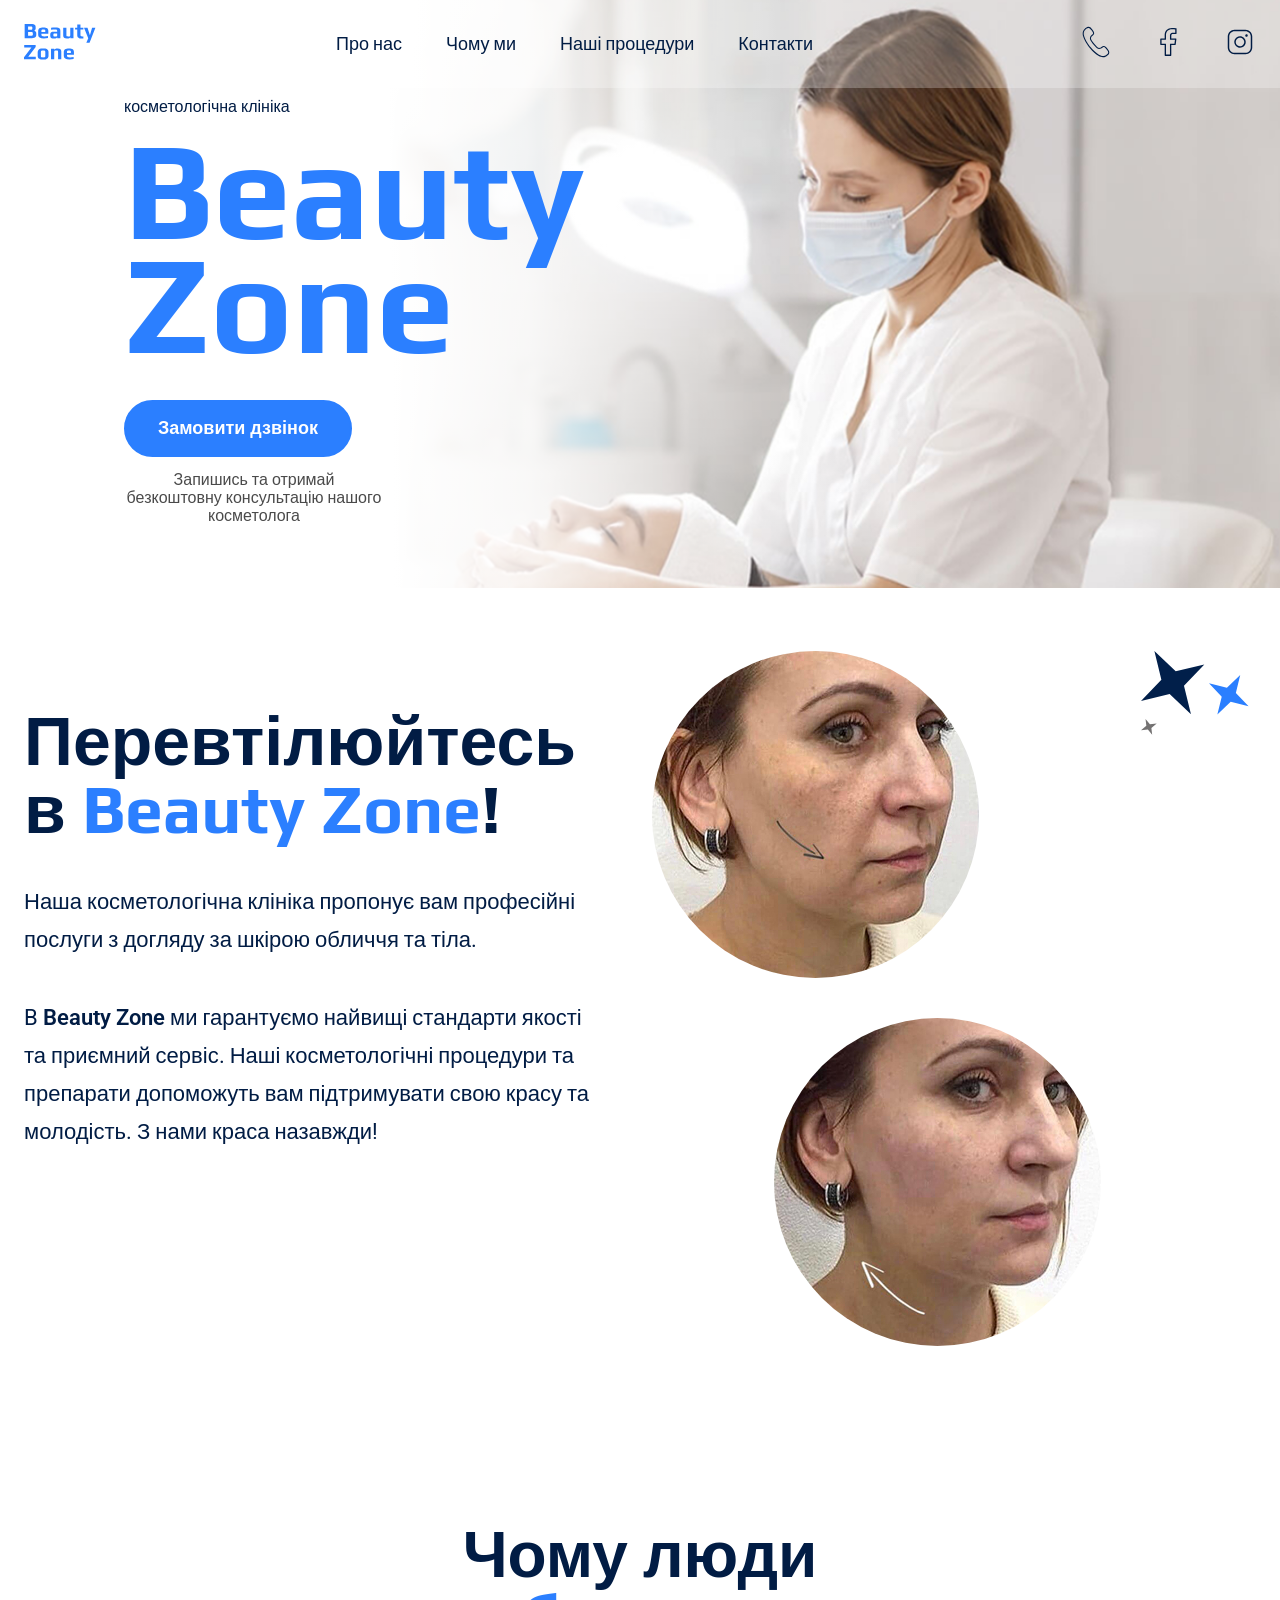
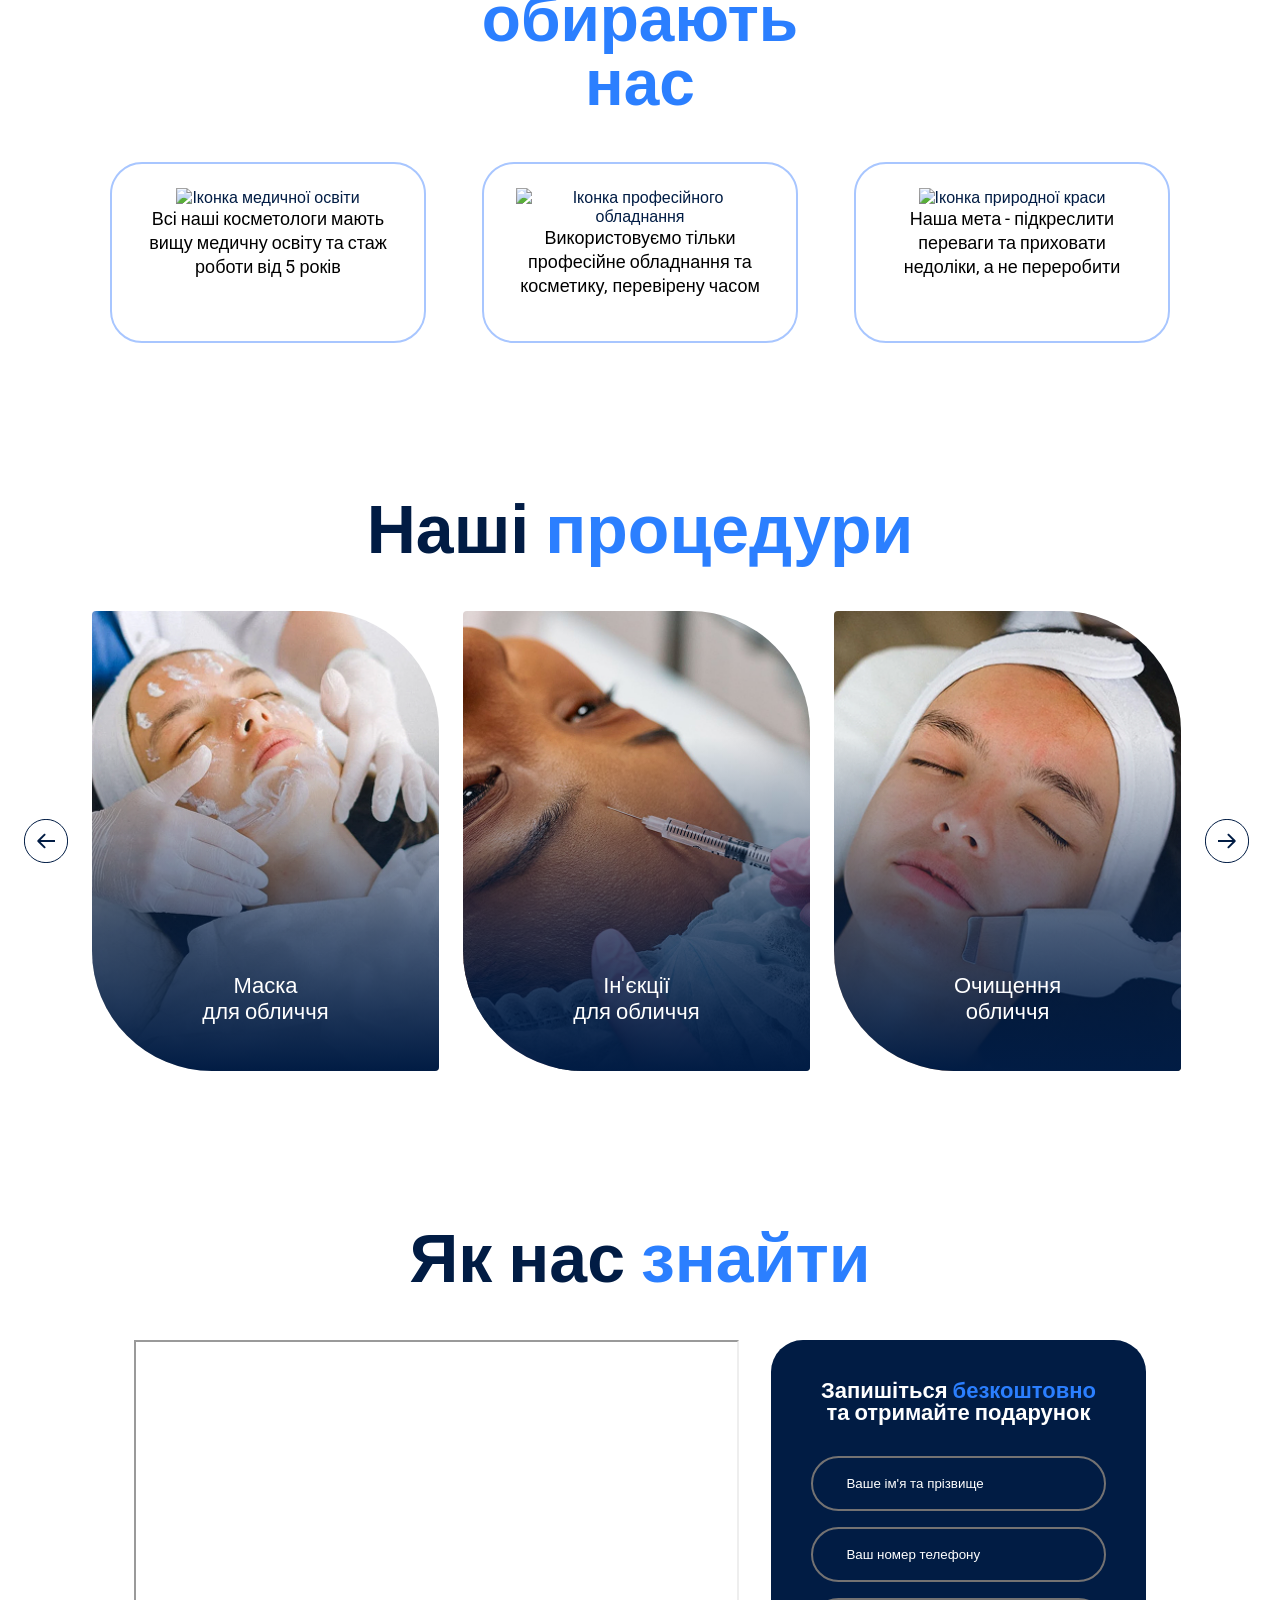
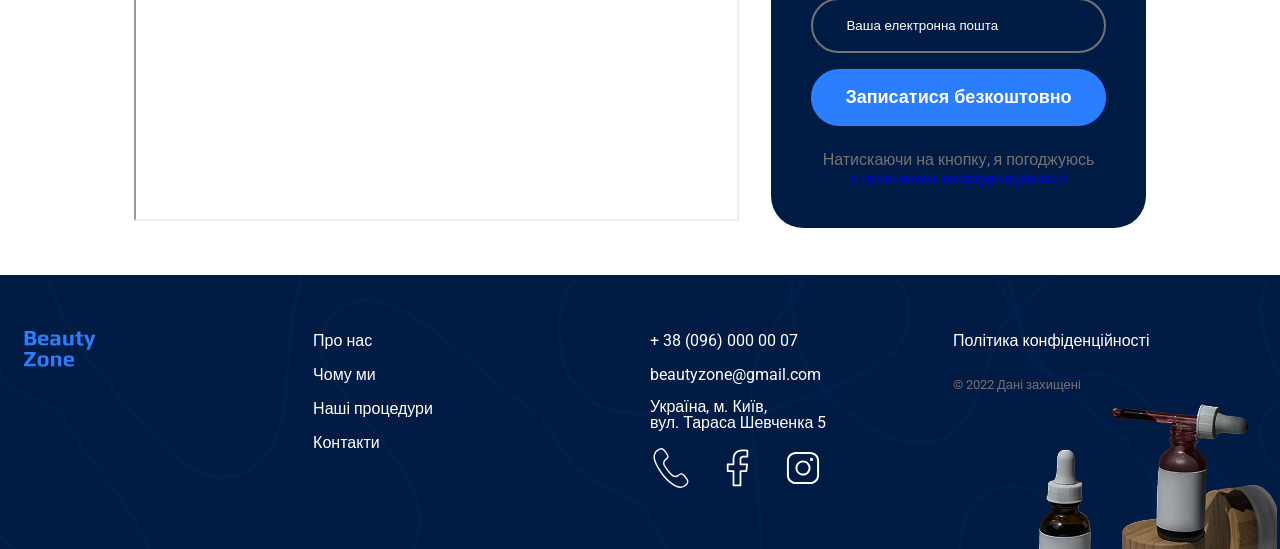
==== index.html @ 5dbeebc7 "Fixed the contact form" ====
<!doctype html>
<html lang="uk">
  <head>
    <meta charset="UTF-8" />
    <meta name="viewport" content="width=device-width, initial-scale=1.0" />
    <title>Beauty Zone</title>
    <link rel="stylesheet" href="./css/style.css" />
  </head>
  <body>
    <header class="header-section">
      <div class="conteiner">
        <div class="header-container">
          <nav class="header-nav">
            <a href="#">
              <img src="./image/logo.svg" alt="Beauty Zone Logo"
            /></a>
            <ul class="header-menu">
              <li>
                <a class="link" href="#about">Про нас</a>
              </li>
              <li><a class="link" href="#why-us">Чому ми</a></li>
              <li><a class="link" href="#services">Наші процедури</a></li>
              <li><a class="link" href="#contact">Контакти</a></li>
            </ul>
          </nav>
          <ul class="header-social">
            <li>
              <a href="tel:+380960000007">
                <svg class="header-icon" width="32" height="32">
                  <use href="./image/icons.svg#telephone"></use>
                </svg>
              </a>
            </li>
            <li>
              <a href="#">
                <svg class="header-icon" width="32" height="32">
                  <use href="./image/icons.svg#facebook"></use>
                </svg>
              </a>
            </li>
            <li>
              <a href="#">
                <svg class="header-icon" width="32" height="32">
                  <use href="./image/icons.svg#instagram"></use>
                </svg>
              </a>
            </li>
          </ul>
        </div>
      </div>
    </header>
    <main>
      <section class="hero-section">
        <div class="conteiner">
          <div class="hero-conteiner">
            <div class="hero-text-conteiner">
              <p class="hero-description">косметологічна клініка</p>
              <h1 class="hero-title">Beauty<br />Zone</h1>
              <button class="button modal-btn-open" type="button">
                Замовити дзвінок
              </button>
              <p class="hero-subtitle">
                Запишись та отримай безкоштовну консультацію нашого косметолога
              </p>
            </div>
          </div>
        </div>
      </section>
      <section class="about-section" id="about">
        <div class="conteiner">
          <div class="about-conteiner">
            <div class="about-text-conteiner">
              <h2 class="about-title">
                Перевтілюйтесь<br />в <span>Beauty Zone</span>!
              </h2>
              <p class="about-description">
                Наша косметологічна клініка пропонує вам професійні послуги з
                догляду за шкірою обличчя та тіла.
              </p>
              <p class="about-text limited">
                B <strong>Beauty Zone</strong> ми гарантуємо найвищі стандарти
                якості та приємний сервіс. Наші косметологічні процедури та
                препарати допоможуть вам підтримувати свою красу та молодість. З
                нами краса назавжди!
              </p>
            </div>
            <div class="about-image">
              <img src="./image/Mask-before.jpg" />
              <img src="./image/Mask-after.jpg" />
            </div>
            <div class="star-icon">
              <svg width="64" height="64">
                <use class="icon-1" href="./image/symbol-defs.svg#Star-1"></use>
              </svg>
              <svg width="40" height="40">
                <use href="./image/symbol-defs.svg#Star-2"></use>
              </svg>
              <svg width="16" height="16">
                <use href="./image/symbol-defs.svg#Star-3"></use>
              </svg>
            </div>
          </div>
        </div>
      </section>
      <section class="why-us-section" id="why-us">
        <div class="conteiner">
          <h2 class="why-us-title">Чому люди <span>обирають нас</span></h2>
          <div class="why-us-image">
            <article class="why-us-article">
              <img src="./image/icon-1.svg" alt="Іконка медичної освіти" />
              <p class="why-us-text">
                Всі наші косметологи мають вищу медичну освіту та стаж роботи
                від 5 років
              </p>
            </article>
            <article class="why-us-article">
              <img
                src="./image/icon-2.svg"
                alt="Іконка професійного обладнання"
              />
              <p class="why-us-text">
                Використовуємо тільки професійне обладнання та косметику,
                перевірену часом
              </p>
            </article>
            <article class="why-us-article">
              <img src="./image/icon-3.svg" alt="Іконка природної краси" />
              <p class="why-us-text">
                Наша мета - підкреслити переваги та приховати недоліки, а не
                переробити
              </p>
            </article>
          </div>
        </div>
      </section>
      <section class="services-section" id="services">
        <div class="conteiner">
          <h2 class="services-title">Наші <span>процедури</span></h2>
          <div class="service-slider">
            <button class="arrow" type="button">
              <svg class="arrow-icon" width="44" height="44">
                <use href="image/icons.svg#Arrow2"></use>
              </svg>
            </button>
            <ul class="service-list">
              <li>
                <article class="servise-card">
                  <img
                    class="servise-photo"
                    src="./image/Facial-Masks.jpg"
                    alt="Маска для обличчя"
                  />
                  <h3 class="service-description">
                    Маска<br />
                    для обличчя
                  </h3>
                </article>
              </li>
              <li>
                <article class="servise-card">
                  <img
                    class="servise-photo"
                    src="./image/Facial-Injections.jpg"
                    alt="Ін'єкції для обличчя"
                  />
                  <h3 class="service-description">
                    Ін'єкції<br />
                    для обличчя
                  </h3>
                </article>
              </li>
              <li>
                <article class="servise-card">
                  <img
                    class="servise-photo"
                    src="./image/Facial-Cleansing.jpg"
                    alt="Очищення обличчя"
                  />
                  <h3 class="service-description">
                    Очищення<br />
                    обличчя
                  </h3>
                </article>
              </li>
            </ul>
            <button class="arrow next" type="button">
              <svg class="arrow-icon" width="44" height="44">
                <use href="./image/icons.svg#Arrow2"></use>
              </svg>
            </button>
          </div>
        </div>
      </section>
      <section class="contact-section" id="contact">
        <div class="conteiner">
          <h2 class="contact-title">Як нас <span>знайти</span></h2>
          <div class="contact-conteiner">
            <iframe
              src="https://www.google.com/maps/embed?pb=!1m18!1m12!1m3!1d5081.880125837256!2d30.51555397643694!3d50.442217071590605!2m3!1f0!2f0!3f0!3m2!1i1024!2i768!4f13.1!3m3!1m2!1s0x40d4cef8b5f6338d%3A0x25c7f06ad686451c!2z0LHRg9C7LiDQotCw0YDQsNGB0LAg0KjQtdCy0YfQtdC90LrQviwgNSwg0JrQuNC10LIsINCj0LrRgNCw0LjQvdCwLCAwMjAwMA!5e0!3m2!1sru!2sde!4v1784126427452!5m2!1sru!2sde"
              width="605"
              height="481"
              allowfullscreen=""
              loading="lazy"
              referrerpolicy="strict-origin-when-cross-origin"
              title="Карта розташування Beauty Zone"
            ></iframe>
            <div class="form-conteiner">
              <form class="form-section">
                <p class="form-title">
                  Запишіться <span>безкоштовно</span><br />
                  та отримайте подарунок
                </p>
                <div class="form-fieldd">
                  <label class="form-laben visually-hidden" for="name"
                    >Ваше ім'я та прізвище</label
                  >
                  <input
                    class="form-input"
                    type="text"
                    id="name"
                    name="name"
                    placeholder="Ваше ім'я та прізвище"
                    required
                  />
                </div>
                <div class="form-fieldd">
                  <label class="form-laben visually-hidden" for="tel"
                    >Ваш номер телефону</label
                  >
                  <input
                    class="form-input"
                    type="tel"
                    id="tel"
                    name="tel"
                    placeholder="Ваш номер телефону"
                    required
                  />
                </div>
                <div class="form-fieldd">
                  <label class="form-laben visually-hidden" for="email"
                    >Ваша електронна пошта</label
                  >
                  <input
                    class="form-input"
                    type="email"
                    id="email"
                    name="email"
                    placeholder="Ваша електронна пошта"
                    required
                  />
                </div>
                <button class="button-two" type="submit">
                  Записатися безкоштовно
                </button>
                <p class="content-text">
                  Натискаючи на кнопку, я погоджуюсь
                  <a href="#" class="consent-link"
                    >з політикою конфіденційності</a
                  >
                </p>
              </form>
            </div>
          </div>
        </div>
      </section>
    </main>
    <footer class="footer-section">
      <div class="conteiner">
        <div class="footer-conteiner">
          <nav class="footer-nav">
            <div class="footer-logo">
              <a href="#">
                <img src="./image/logo.svg" alt="Beauty Zone Logo" />
              </a>
            </div>
            <ul class="footer-menu">
              <li>
                <a class="link-footer" href="#about">Про нас</a>
              </li>
              <li><a class="link-footer" href="#why-us">Чому ми</a></li>
              <li>
                <a class="link-footer" href="#services">Наші процедури</a>
              </li>
              <li><a class="link-footer" href="#contact">Контакти</a></li>
            </ul>
          </nav>
          <address class="footer-address">
            <div class="footer-contacts">
              <ul class="footer-address-list">
                <li>
                  <a class="link-footer" href="tel:+380960000007"
                    >+ 38 (096) 000 00 07</a
                  >
                </li>
                <li>
                  <a class="link-footer" href="mailto:beautyzone@gmail.com"
                    >beautyzone@gmail.com</a
                  >
                </li>
                <li>
                  <a
                    class="link-footer"
                    href="https://maps.app.goo.gl/HnCB11w3N8Eyhjzk7"
                    target="_blank"
                    rel="noopener noreferrer"
                    >Україна, м. Київ,<br />
                    вул. Тараса Шевченка 5</a
                  >
                </li>
              </ul>
              <div class="footer-socials">
                <a href="tel:+380960000007">
                  <svg class="footer-icon" width="42" height="42">
                    <use href="./image/icons.svg#telephone"></use>
                  </svg>
                </a>
                <a href="#">
                  <svg class="footer-icon" width="42" height="42">
                    <use href="./image/icons.svg#facebook"></use>
                  </svg>
                </a>
                <a href="#">
                  <svg class="footer-icon" width="42" height="42">
                    <use href="./image/icons.svg#instagram"></use>
                  </svg>
                </a>
              </div>
            </div>
            <div class="footer-address-info">
              <a class="link-footer" href="#">Політика конфіденційності</a>
              <p class="footer-copyright">&copy; 2022 Дані захищені</p>
            </div>
          </address>
        </div>
      </div>
    </footer>

    <div class="backdrop is-hidden">
      <div class="modal">
        <button class="modal-btn-close" type="button">Close</button>
        <form class="text-modal" autocomplete="off">
          <h4 class="hero-modal">Замовити дзвінок</h4>
          <p class="form-title">
            Запишіться <span>безкоштовно<br /></span> та отримайте подарунок
          </p>
          <div class="form-field">
            <label class="form-laben visually-hidden" for="name"
              >Ваше ім'я та прізвище</label
            >
            <input
              class="form-input"
              type="text"
              id="name"
              name="name"
              placeholder="Ваше ім'я та прізвище"
              pattern="^[А-ЯІЇЄа-яіїєA-Za-z]+\s+[А-ЯІЇЄа-яіїєA-Za-z]+$"
              title="Введіть ім'я та прізвище через пробіл (два слова)"
              required
            />
          </div>
          <div class="form-field">
            <label class="form-laben visually-hidden" for="tel"
              >Ваш номер телефону</label
            >
            <input
              class="form-input"
              type="tel"
              id="tel"
              name="tel"
              placeholder="Ваш номер телефону"
              pattern="^\+380\d{9}$"
              title="Формат: +380 та 9 цифр, наприклад +380971234567"
              required
            />
          </div>
          <div class="form-field">
            <label class="form-laben visually-hidden" for="email"
              >Ваша електронна пошта</label
            >
            <input
              class="form-input"
              type="email"
              id="email"
              name="email"
              placeholder="Ваша електронна пошта"
              required
            />
          </div>
          <button class="button-two" type="submit">
            Записатися безкоштовно
          </button>
          <p class="content-text">
            Натискаючи на кнопку, я погоджуюсь
            <a href="#" class="consent-link">з політикою конфіденційності</a>
          </p>
        </form>
      </div>
    </div>

    <script src="./js/modal.js"></script>
  </body>
</html>
---- css/style.css ----
@font-face {
  font-display: swap;
  font-family: 'Play';
  font-style: normal;
  font-weight: 400;
  src: url('../fonts/play-v21-latin-regular.woff2') format('woff2');
}

@font-face {
  font-display: swap;
  font-family: 'Play';
  font-style: normal;
  font-weight: 700;
  src: url('../fonts/play-v21-latin-700.woff2') format('woff2');
}

@font-face {
  font-display: swap;
  font-family: 'Roboto';
  font-style: normal;
  font-weight: 400;
  src: url('../fonts/roboto-v51-latin-regular.woff2') format('woff2');
}

@font-face {
  font-display: swap;
  font-family: 'Roboto';
  font-style: normal;
  font-weight: 600;
  src: url('../fonts/roboto-v51-latin-600.woff2') format('woff2');
}

@font-face {
  font-display: swap;
  font-family: 'Roboto';
  font-style: normal;
  font-weight: 700;
  src: url('../fonts/roboto-v51-latin-700.woff2') format('woff2');
}

:root {
  --color-brand: #2b7fff;
  --color-primary-dark: #011c44;
  --color-primary-light: #ffffff;
  --color-secondary-dark: #000000;
  --color-secondary-neutral: #747272;
}

/* Base */
*,
*::before,
*::after {
  box-sizing: border-box;
}
body {
  color: var(--color-primary-dark);
  font-family: 'Roboto', sans-serif;
  font-weight: 400;
  margin: 0px;
}

a {
  display: inline-block;
}

ul {
  margin: 0;
  padding: 0;
  list-style-type: none;
}

.conteiner {
  width: 100%;
  max-width: 1288px;
  margin: 0 auto;
  padding: 0 24px;
}

.visually-hidden {
  position: absolute;
  width: 1px;
  height: 1px;
  margin: -1px;
  border: 0;
  padding: 0;
  white-space: nowrap;
  clip-path: inset(100%);
  clip: rect(0 0 0 0);
  overflow: hidden;
}
/* Button */
.button {
  color: var(--color-primary-light);
  margin-bottom: 14px;
  padding: 16px 32px;
  font-weight: 600;
  font-size: 18px;
  background-color: var(--color-brand);
  border: 2px solid var(--color-brand);
  cursor: pointer;
  border-radius: 32px;
}

.button:hover {
  color: var(--color-secondary-dark);
  background-color: transparent;
  border: 2px solid var(--color-brand);
}

.arrow {
  width: 44px;
  height: 44px;
  border-radius: 50%;
  background: transparent;
  border: none;
  padding: 0;
  cursor: pointer;
}

.arrow-icon {
  --color0: var(--color-primary-light); /* фон кола — білий */
  --color1: var(--color-primary-dark); /* обводка + стрілка — темні */
}

.arrow:hover .arrow-icon {
  --color0: var(--color-brand); /* фон кола стає синім */
  --color1: var(--color-primary-light); /* стрілка стає білою */
}

.arrow.next {
  transform: rotate(180deg);
}

/*link*/

.link {
  color: var(--color-primary-dark);
  text-decoration: none;
  font-size: 18px;
  line-height: 100%;
  transition: color 0.3s;
}

.link:hover {
  color: var(--color-brand);
  font-weight: 700;
}
/* Header */

.header-section {
  top: 0;
  left: 0;
  width: 100%;
  position: absolute;
  background: rgba(255, 255, 255, 0.25);
}

.header-container {
  display: flex;
  align-items: center;
  justify-content: space-between;
  padding: 24px 0;
}

.header-nav {
  color: var(--color-primary-dark);
  display: flex;
  align-items: center;
  gap: 240px;
}

.header-menu {
  display: flex;
  gap: 44px;
}

.header-social {
  display: flex;
  align-items: center;
  gap: 40px;
}

.header-icon {
  --color0: var(--color-primary-dark);
}

/* Hero */

.hero-section {
  padding: 65px 0 63px 0;
  background-image:
    linear-gradient(
      89.38deg,
      #ffffff 30.62%,
      rgba(255, 255, 255, 0.850898) 41.31%,
      rgba(255, 255, 255, 0.193204) 58.65%,
      rgba(255, 255, 255, 0) 72.78%
    ),
    url('../image/Facial-Massage.jpg');
  background-repeat: no-repeat;
  background-position: center top;
  background-size: cover;
}

.hero-conteiner {
  display: flex;
}
.hero-text-conteiner {
  margin-left: 100px;
  display: inline-block;
}

.hero-description {
  padding-top: 16px;
  color: var(--color-primary-dark);
}

.hero-title {
  color: var(--color-brand);
  margin-top: 0;
  margin-bottom: 40px;
  font-family: 'Play';
  font-weight: 700;
  font-size: 140px;
  line-height: 114px;
}

.hero-subtitle {
  margin: 0px;
  max-width: 260px;
  text-align: center;
  color: #4a4a4a;
  line-height: 18px;
}

/* About */

.about-section {
  padding: 63px 0 88px 0;
}

.about-conteiner {
  display: flex;
  justify-content: space-between;
  gap: 40px;
}

.about-text-conteiner {
  max-width: 709px;
}

.about-title {
  margin-bottom: 40px;
  color: var(--color-primary-dark);
  font-family: 'Play', sans-serif;
  font-weight: 700;
  font-size: 68px;
  line-height: 100%;
}

.about-title span {
  color: var(--color-brand);
}

.about-description {
  max-width: 653px;
  margin-bottom: 40px;
  color: var(--color-primary-dark);
  font-size: 22px;
  line-height: 38px;
}

.about-text {
  color: var(--color-primary-dark);
  font-size: 22px;
  line-height: 38px;
}

.about-text.limited {
  max-width: 567px;
}

.about-text strong {
  font-weight: 600;
  font-size: 22px;
  line-height: 38px;
}

.about-image {
  position: relative;
  width: 499px;
  height: 695px;
}

.about-image img {
  border-radius: 50%;
  object-fit: cover;
}

.about-image img:first-child {
  position: absolute;
}

.about-image img:last-child {
  position: absolute;
  bottom: 0;
  right: 0;
}

/* Why Us */

.why-us-section {
  padding: 88px 0 48px 0;
}

.why-us-title {
  max-width: 441px;
  margin: 0 auto;
  color: var(--color-primary-dark);
  text-align: center;
  margin-bottom: 48px;
  font-family: 'Play', sans-serif;
  font-weight: 700;
  font-size: 64px;
  line-height: 100%;
}

.why-us-title span {
  color: var(--color-brand);
}

.why-us-image {
  display: flex;
  justify-content: center;
  gap: 56px;
}

.why-us-article {
  width: 316px;
  height: 181px;
  padding: 24px 32px;
  border: 2px solid #a8c6ff;
  border-radius: 32px;
  text-align: center;
}

.why-us-text {
  color: var(--color-secondary-dark);
  font-size: 18px;
  line-height: 24px;
  margin: 0;
}

/* Services */

.services-section {
  padding: 48px 0 48px 0;
}

.services-title {
  color: var(--color-primary-dark);
  margin-bottom: 48px;
  font-family: 'Play', sans-serif;
  text-align: center;
  font-weight: 700;
  font-size: 68px;
  line-height: 100%;
}

.services-title span {
  color: var(--color-brand);
  font-size: 68px;
  line-height: 100%;
}

.service-slider {
  display: flex;
  align-items: center;
  gap: 24px;
}

.service-list {
  display: flex;
  gap: 24px;
}

.servise-card {
  position: relative;
  border-radius: 4px 120px 4px 120px;
  overflow: hidden;
  transition: 0.3s;
}

.servise-card:hover {
  transform: scale(1.05);
}

.servise-photo {
  width: 100%;
  height: 460px;
  object-fit: cover;
  display: block;
}

.service-description {
  position: absolute;
  bottom: 24px;
  left: 0;
  right: 0;
  text-align: center;
  color: var(--color-primary-light);
  font-family: 'Roboto', sans-serif;
  font-weight: 400;
  font-size: 22px;
  line-height: 26px;
  letter-spacing: 0;
  z-index: 1;
}

.servise-card::after {
  content: '';
  position: absolute;
  bottom: 0;
  left: 0;
  right: 0;
  height: 100%;
  background: linear-gradient(
    to top,
    rgba(1, 28, 68, 1) 0%,
    rgba(1, 28, 68, 0.7) 30%,
    rgba(1, 28, 68, 0) 72.58%
  );
}

/* Contact */

.contact-section {
  padding: 48px 0 47.5px 0;
}

.contact-title {
  color: var(--color-primary-dark);
  margin-bottom: 48px;
  font-family: 'Play', sans-serif;
  text-align: center;
  font-weight: 700;
  font-size: 68px;
  line-height: 100%;
}

.contact-title span {
  color: var(--color-brand);
}

.contact-conteiner {
  display: flex;
  gap: 32px;
  justify-content: center;
}

.form-conteiner {
  background-color: var(--color-primary-dark);
  border-radius: 32px;
  padding: 40px;
  max-width: 423px;
}

.form-section {
  display: flex;
  flex-direction: column;
  gap: 16px;
}

.form-title {
  color: var(--color-primary-light);
  font-family: 'Roboto' 'Sans-serif';
  text-align: center;
  margin-bottom: 32px;
  font-weight: 600;
  font-size: 22px;
  line-height: 100%;
}

.form-section p span {
  color: var(--color-brand);
}

.form-section label {
  color: var(--color-primary-light);
  font-size: 13px;
  line-height: 100%;
}

.form-label {
  background-color: transparent;
  font-size: 13px;
  line-height: 100%;
  border: 2px solid #747272;
  cursor: pointer;
  border-radius: 32px;
}

.form-label:hover {
  background-color: transparent;
  border: 2px solid var(--color-secondary-neutral);
}

.button-two {
  color: var(--color-primary-light);
  margin-bottom: 8px;
  padding: 16px 32px;
  font-weight: 600;
  font-size: 18px;
  background-color: var(--color-brand);
  border: 2px solid var(--color-brand);
  cursor: pointer;
  border-radius: 32px;
}

.content-text {
  width: 272px;
  color: var(--color-secondary-neutral);
  text-align: center;
  margin: 0 auto;
}
/* Footer */

.footer-section {
  padding: 56px 0;
  position: relative;
  background-image: url('../image/footer-background.png');
  background-color: var(--color-primary-dark);
  background-repeat: no-repeat;
  background-position: center;
  background-size: cover;
}

.footer-conteiner {
  display: flex;
  gap: 20px;
}

.footer-nav,
.footer-address {
  display: flex;
  flex-basis: 50%;
  font-style: normal;
  gap: 20px;
}

.footer-logo,
.footer-menu {
  flex-grow: 1;
}

.footer-address-info,
.footer-contacts {
  flex-grow: 1;
}

.link-footer {
  color: var(--color-primary-light);
  text-decoration: none;
  font-size: 16px;
  line-height: 100%;
  margin-bottom: 16px;
}

.footer-address-list {
  display: flex;
  flex-direction: column;
}

.footer-socials {
  display: flex;
  gap: 24px;
}

.footer-copyright {
  color: var(--color-secondary-neutral);
  font-size: 13px;
  line-height: 100%;
}

.footer-section::after {
  position: absolute;
  width: 250px;
  height: 150px;
  right: 0;
  bottom: 0;
  background-image: url('../image/decor-flacon.png');
  background-repeat: no-repeat;
  content: '';
}

/*Modal*/

.backdrop {
  position: fixed;
  top: 0;
  left: 0;
  right: 0;
  bottom: 0;
  display: flex;
  align-items: center;
  justify-content: center;
  background-color: rgba(0, 0, 0, 0.5);
  padding: 10px 0;
  transition:
    opacity 0.3s,
    visibility 0.3s;
}

.backdrop.is-hidden {
  opacity: 0;
  visibility: hidden;
  pointer-events: none;
}

.modal {
  position: relative;
  width: 100%;
  max-width: 723px;
  height: 100%;
  max-height: 681px;
  background-color: var(--color-primary-dark);
  border-radius: 48px;
  padding: 42px 144px;
  overflow-y: auto;
}

.modal-btn-close {
  position: absolute;
  top: 42px;
  right: 42px;
}

.text-modal {
  display: flex;
  flex-direction: column;
  align-items: center;
  text-align: center;
  width: 435px;
  margin: 0px auto;
}
.hero-modal {
  color: var(--color-primary-light);
  font-family: 'Play' 'Sans-serif';
  font-weight: 700;
  font-size: 64px;
  line-height: 100%;
  margin: 0px;
  margin-bottom: 40px;
}

.form-title {
  font-family: 'Roboto' 'Sans-serif';
  font-weight: 600;
  font-size: 22px;
  line-height: 100%;
  margin-bottom: 16px;
  margin-top: 0;
}

.form-title span {
  color: var(--color-brand);
}

.form-field {
  color: var(--color-primary-light);
  margin-bottom: 24px;
}

.form-laben {
  display: block;
}

.form-input {
  border-radius: 32px;
  border: 2px solid var(--color-secondary-neutral);
  background-color: transparent;
  padding: 18px 33px;
  width: 100%;
}

.form-input:focus {
  background-color: var(--color-secondary-neutral);
  outline: none;
}

.form-input::placeholder {
  color: var(--color-primary-light);
}
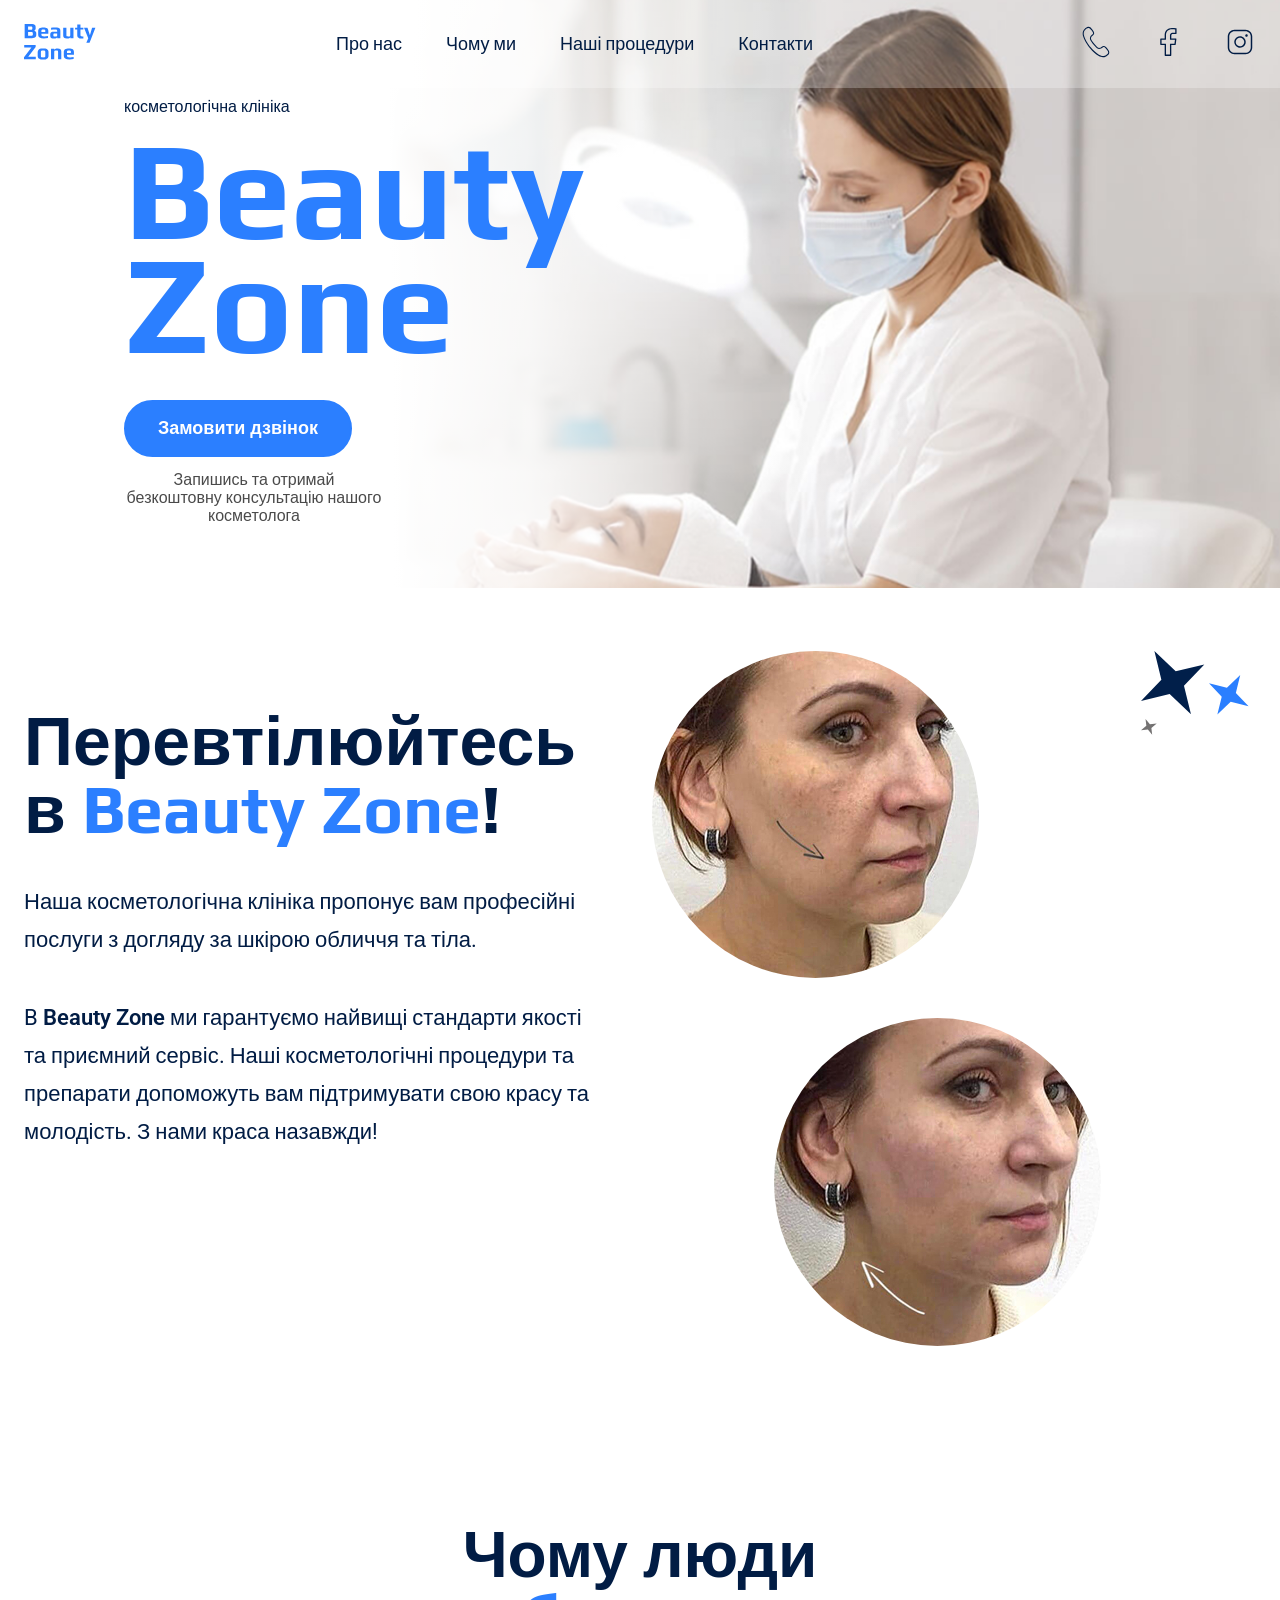
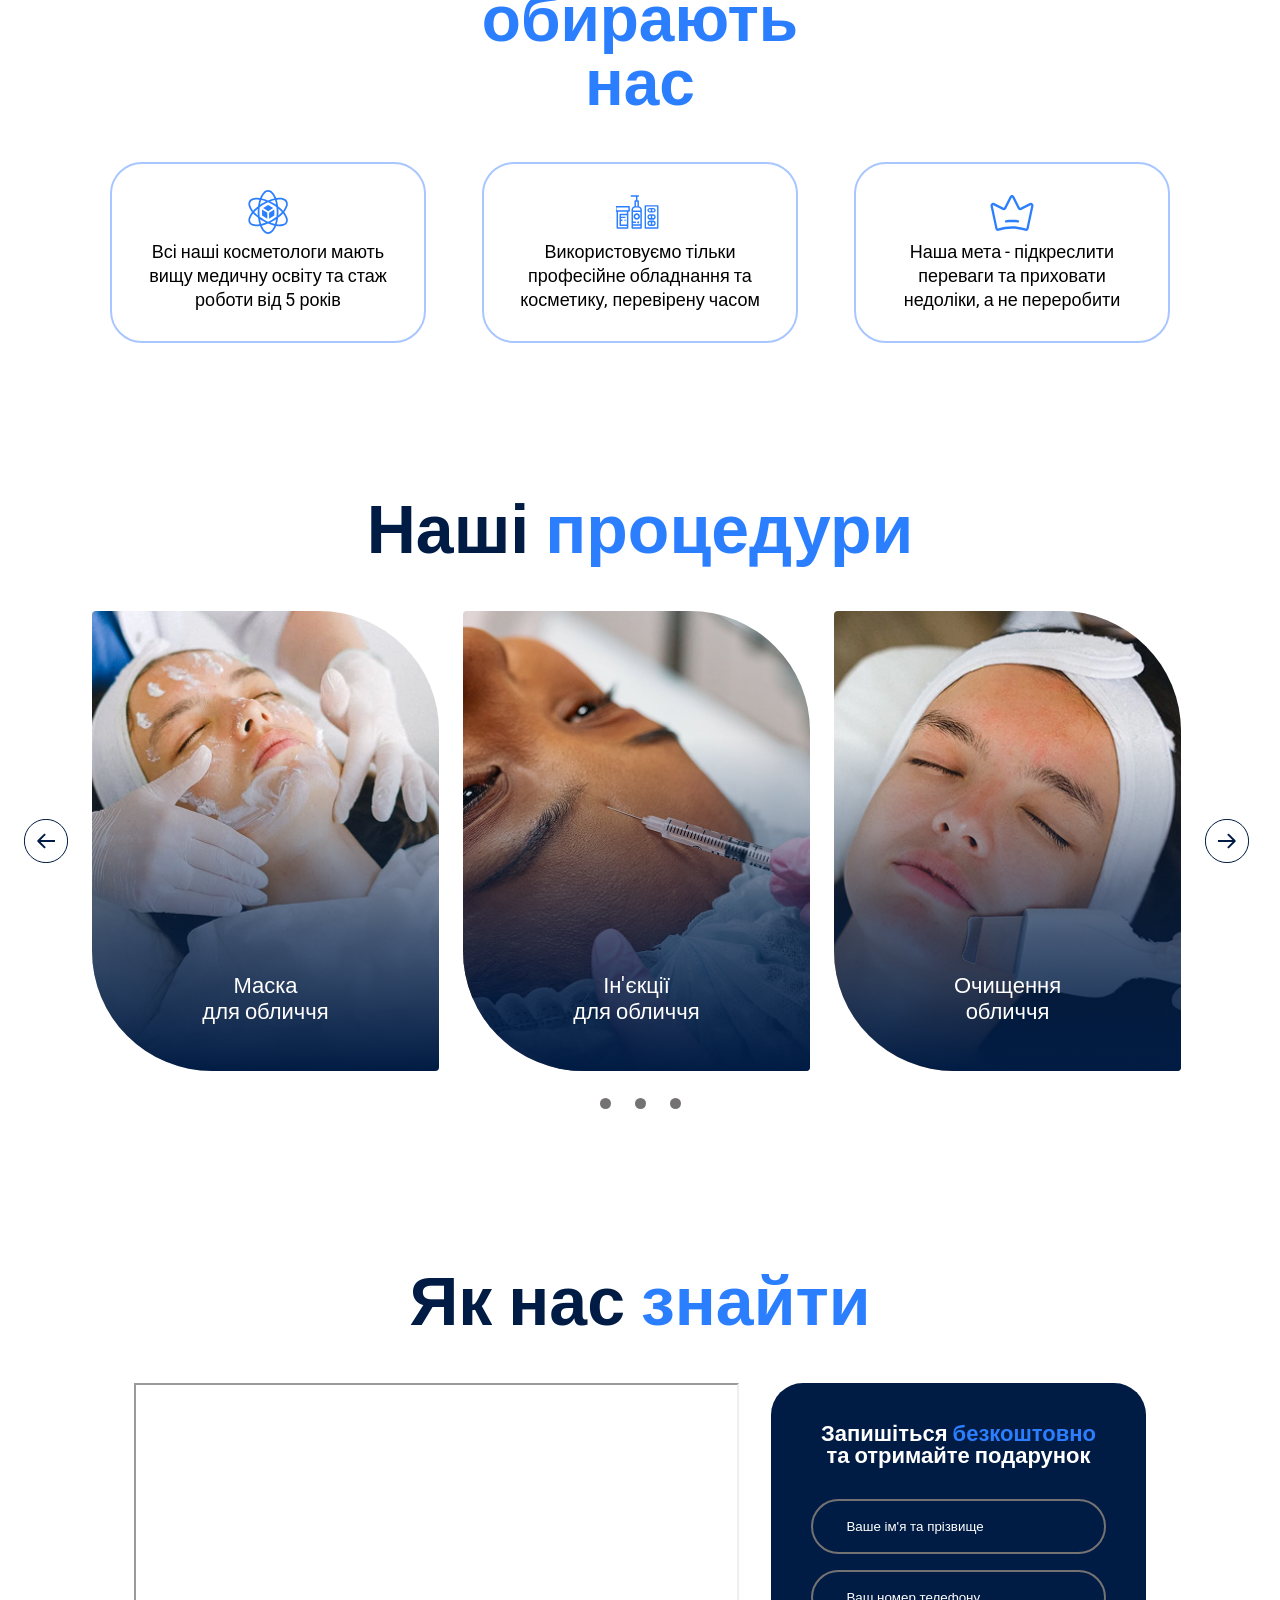
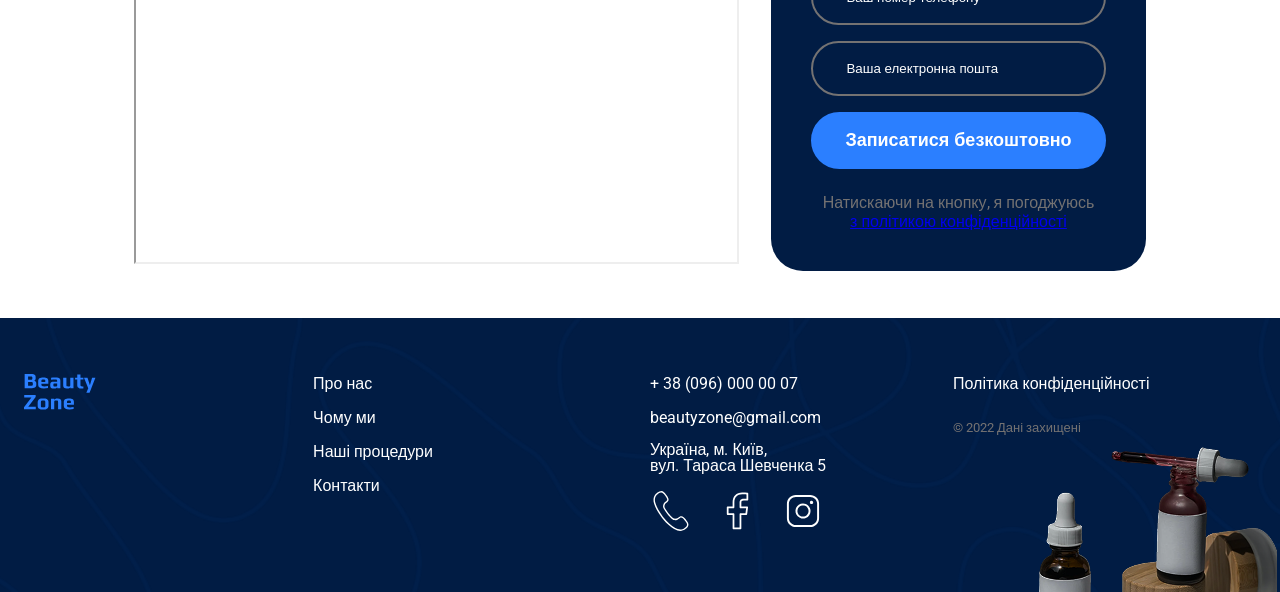
==== commit 8dd19ae7: "Converted all the icons to SVG" ====
--- a/index.html
+++ b/index.html
@@ -107,24 +107,27 @@
           <h2 class="why-us-title">Чому люди <span>обирають нас</span></h2>
           <div class="why-us-image">
             <article class="why-us-article">
-              <img src="./image/icon-1.svg" alt="Іконка медичної освіти" />
+              <svg width="48" height="48">
+                <use href="./image/icons.svg#icon-1"></use>
+              </svg>
               <p class="why-us-text">
                 Всі наші косметологи мають вищу медичну освіту та стаж роботи
                 від 5 років
               </p>
             </article>
             <article class="why-us-article">
-              <img
-                src="./image/icon-2.svg"
-                alt="Іконка професійного обладнання"
-              />
+              <svg width="48" height="48">
+                <use href="./image/icons.svg#icon-2"></use>
+              </svg>
               <p class="why-us-text">
                 Використовуємо тільки професійне обладнання та косметику,
                 перевірену часом
               </p>
             </article>
             <article class="why-us-article">
-              <img src="./image/icon-3.svg" alt="Іконка природної краси" />
+              <svg width="48" height="48">
+                <use href="./image/icons.svg#icon-3"></use>
+              </svg>
               <p class="why-us-text">
                 Наша мета - підкреслити переваги та приховати недоліки, а не
                 переробити
@@ -139,7 +142,7 @@
           <div class="service-slider">
             <button class="arrow" type="button">
               <svg class="arrow-icon" width="44" height="44">
-                <use href="image/icons.svg#Arrow2"></use>
+                <use href="./image/icons.svg#Arrow2"></use>
               </svg>
             </button>
             <ul class="service-list">
@@ -189,6 +192,32 @@
               </svg>
             </button>
           </div>
+          <ul class="service-dots">
+            <li>
+              <button
+                class="service-dot service-dot--active"
+                aria-label="Слайд 1"
+              >
+                <svg class="ellipse-icon" width="11" height="11">
+                  <use href="./image/icons.svg#ellipse"></use>
+                </svg>
+              </button>
+            </li>
+            <li>
+              <button class="service-dot" aria-label="Слайд 2">
+                <svg class="ellipse-icon" width="11" height="11">
+                  <use href="./image/icons.svg#ellipse"></use>
+                </svg>
+              </button>
+            </li>
+            <li>
+              <button class="service-dot" aria-label="Слайд 3">
+                <svg class="ellipse-icon" width="11" height="11">
+                  <use href="./image/icons.svg#ellipse"></use>
+                </svg>
+              </button>
+            </li>
+          </ul>
         </div>
       </section>
       <section class="contact-section" id="contact">
@@ -337,7 +366,12 @@
 
     <div class="backdrop is-hidden">
       <div class="modal">
-        <button class="modal-btn-close" type="button">Close</button>
+        <button class="modal-btn-close" type="button">
+          <svg height="32" width="32">
+            <use href="./image/icons.svg#cross"></use>
+          </svg>
+        </button>
+
         <form class="text-modal" autocomplete="off">
           <h4 class="hero-modal">Замовити дзвінок</h4>
           <p class="form-title">
--- a/css/style.css
+++ b/css/style.css
@@ -129,6 +129,27 @@
 
 .arrow.next {
   transform: rotate(180deg);
+}
+
+.service-dots {
+  display: flex;
+  justify-content: center;
+  align-items: center;
+  gap: 24px;
+  margin-top: 24px;
+}
+
+.service-dot {
+  width: 11px;
+  height: 11px;
+  border-radius: 50%;
+  border: none;
+  padding: 0;
+  background-color: var(--color-secondary-neutral);
+  cursor: pointer;
+}
+.service-dot:hover {
+  background-color: var(--color-brand);
 }
 
 /*link*/
@@ -623,6 +644,10 @@
   max-width: 723px;
   height: 100%;
   max-height: 681px;
+  background-image: url('../image/background-modal.png');
+  background-repeat: no-repeat;
+  background-position: center;
+  background-size: cover;
   background-color: var(--color-primary-dark);
   border-radius: 48px;
   padding: 42px 144px;
@@ -633,6 +658,18 @@
   position: absolute;
   top: 42px;
   right: 42px;
+  background: transparent;
+  padding: 0;
+  border: none;
+  cursor: pointer;
+}
+
+.modal-btn-close svg {
+  color: var(--color-primary-light);
+}
+
+.modal-btn-close:hover svg {
+  color: var(--color-brand);
 }
 
 .text-modal {
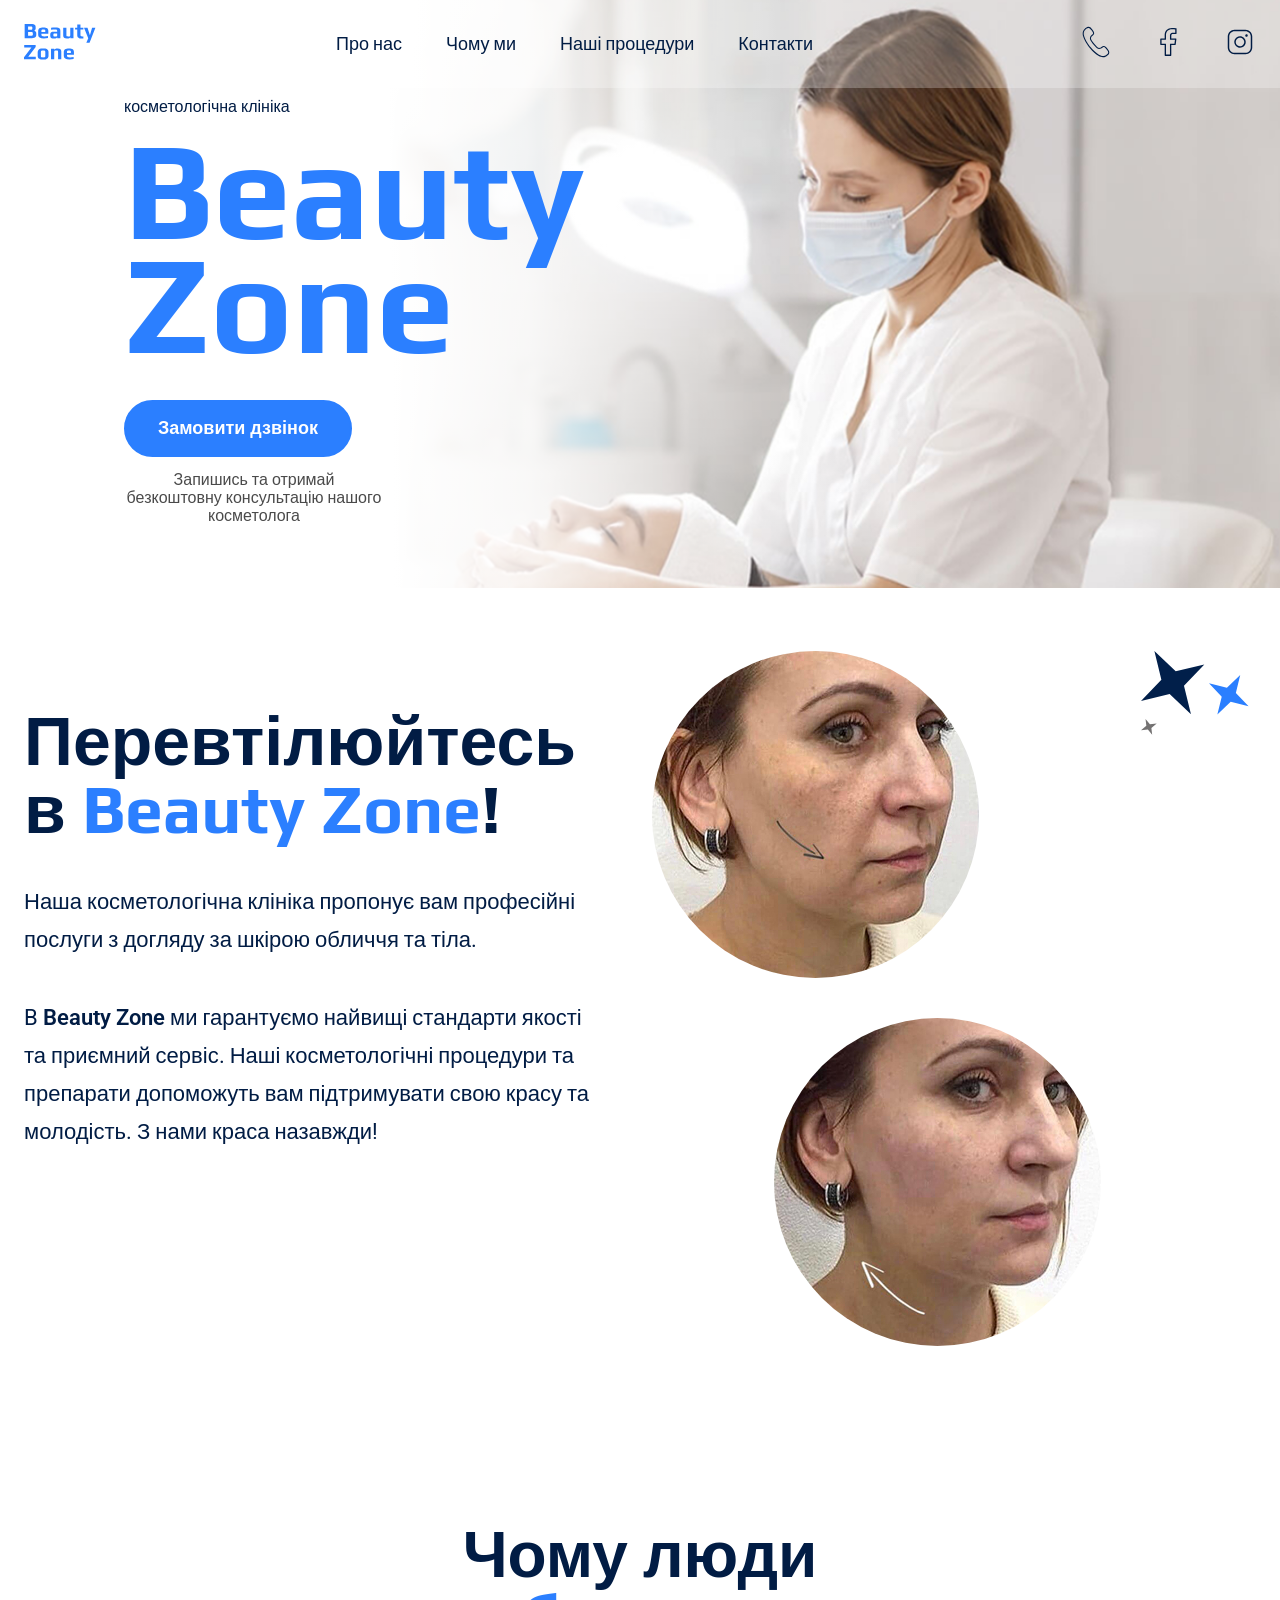
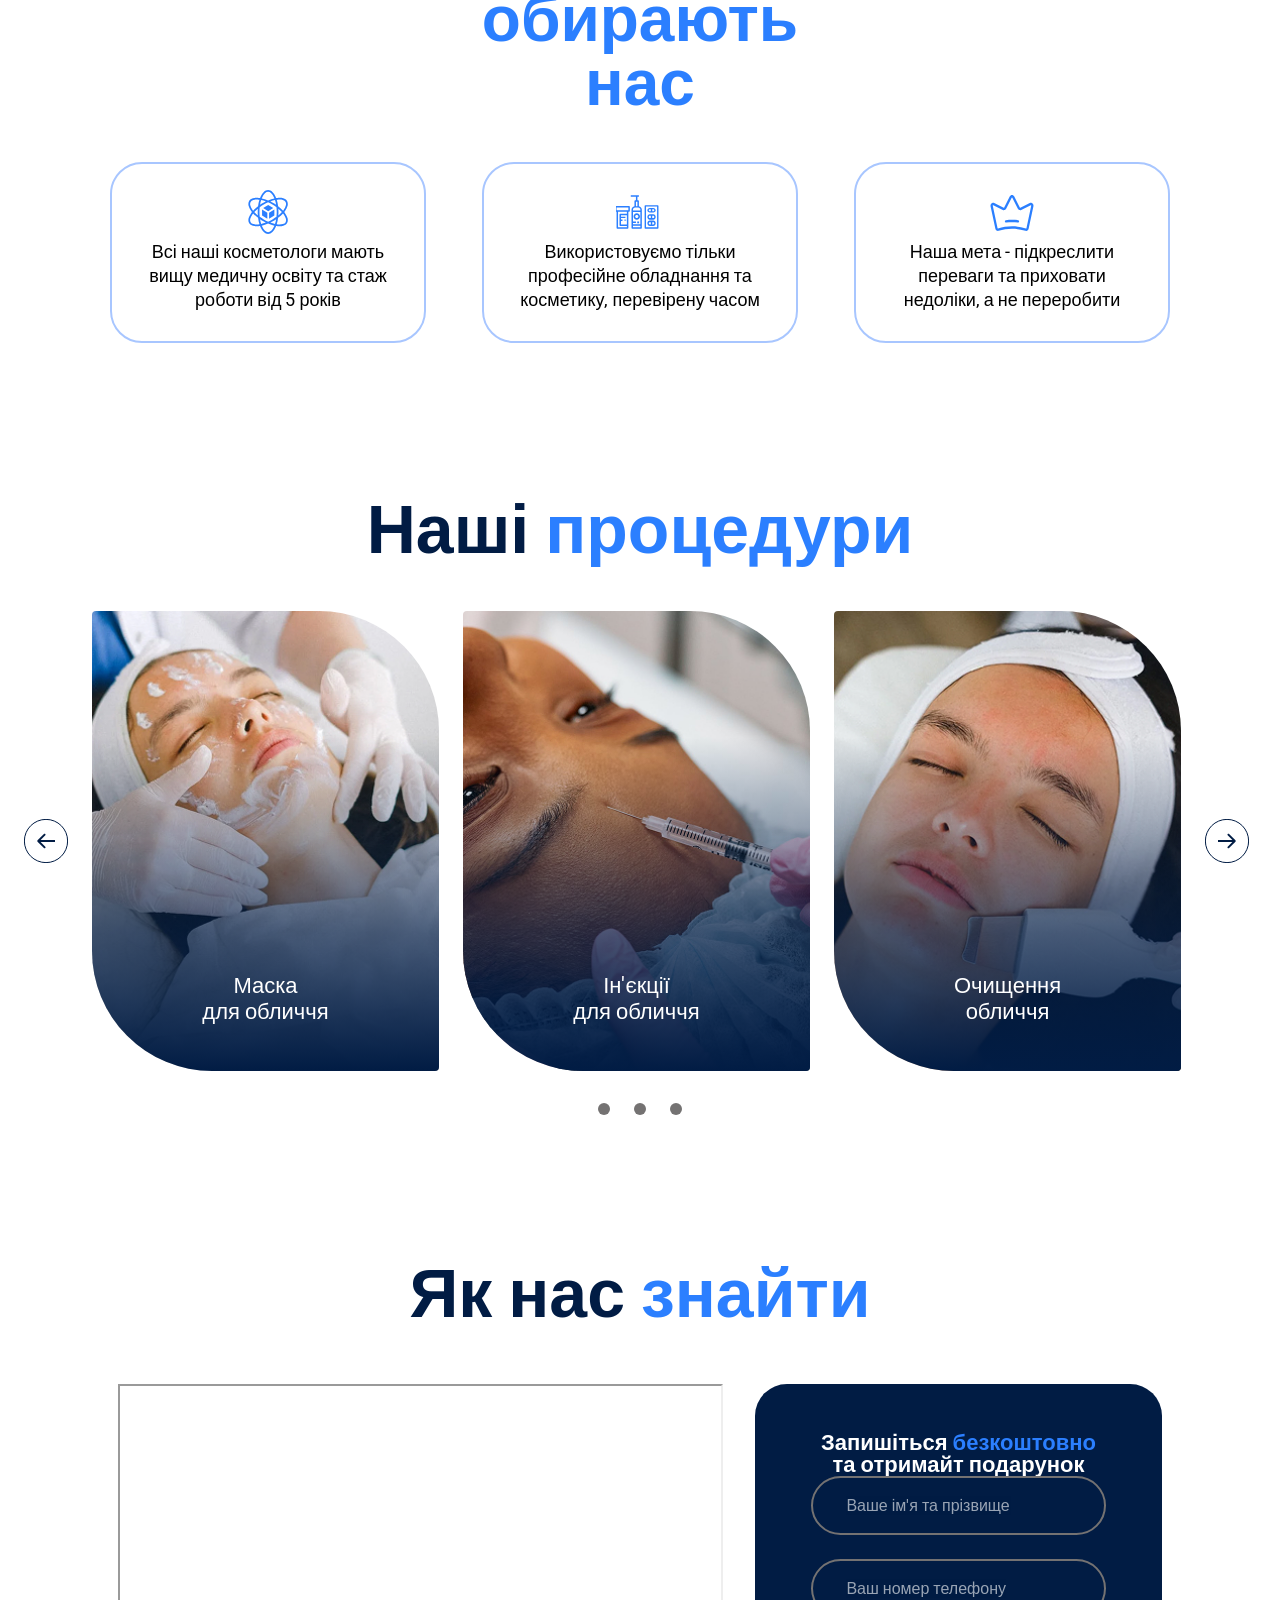
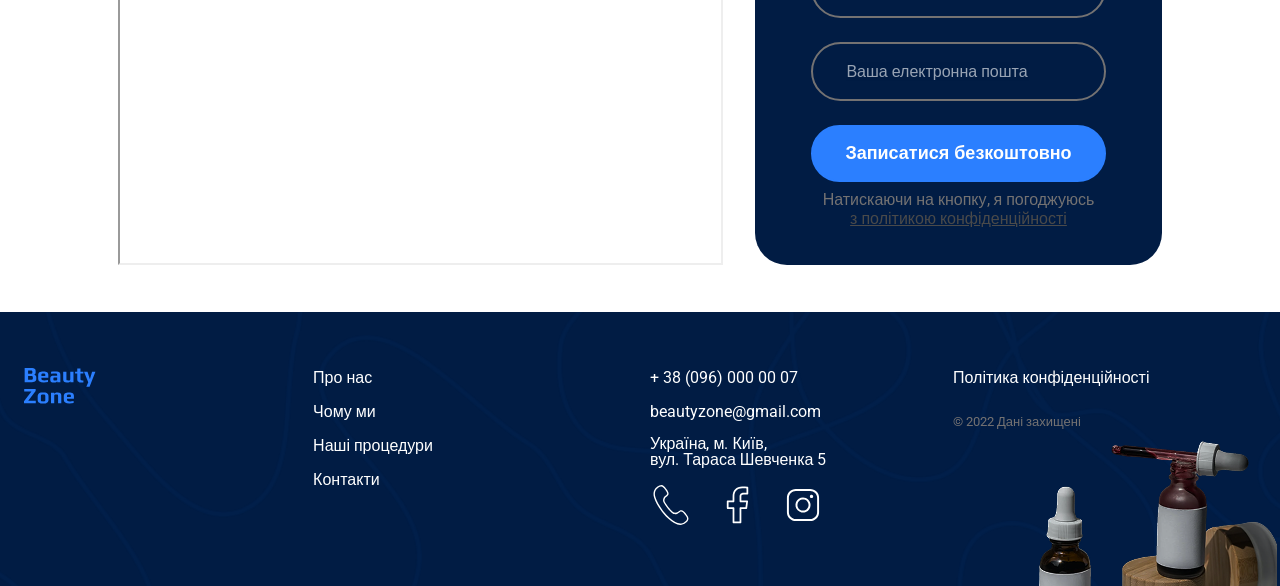
==== commit fde34e43: "feat: migrate styles from CSS to SCSS" ====
--- a/index.html
+++ b/index.html
@@ -4,7 +4,7 @@
     <meta charset="UTF-8" />
     <meta name="viewport" content="width=device-width, initial-scale=1.0" />
     <title>Beauty Zone</title>
-    <link rel="stylesheet" href="./css/style.css" />
+    <link rel="stylesheet" href="./scss/main.css" />
   </head>
   <body>
     <header class="header-section">
@@ -59,7 +59,7 @@
               <button class="button modal-btn-open" type="button">
                 Замовити дзвінок
               </button>
-              <p class="hero-subtitle">
+              <p class="hero-terms">
                 Запишись та отримай безкоштовну консультацію нашого косметолога
               </p>
             </div>
@@ -84,7 +84,7 @@
                 нами краса назавжди!
               </p>
             </div>
-            <div class="about-image">
+            <div class="fase-card">
               <img src="./image/Mask-before.jpg" />
               <img src="./image/Mask-after.jpg" />
             </div>
@@ -140,12 +140,12 @@
         <div class="conteiner">
           <h2 class="services-title">Наші <span>процедури</span></h2>
           <div class="service-slider">
-            <button class="arrow" type="button">
-              <svg class="arrow-icon" width="44" height="44">
+            <button class="carousel-button" type="button">
+              <svg width="44" height="44">
                 <use href="./image/icons.svg#Arrow2"></use>
               </svg>
             </button>
-            <ul class="service-list">
+            <ul class="servise-list">
               <li>
                 <article class="servise-card">
                   <img
@@ -153,7 +153,7 @@
                     src="./image/Facial-Masks.jpg"
                     alt="Маска для обличчя"
                   />
-                  <h3 class="service-description">
+                  <h3 class="servise-description">
                     Маска<br />
                     для обличчя
                   </h3>
@@ -166,7 +166,7 @@
                     src="./image/Facial-Injections.jpg"
                     alt="Ін'єкції для обличчя"
                   />
-                  <h3 class="service-description">
+                  <h3 class="servise-description">
                     Ін'єкції<br />
                     для обличчя
                   </h3>
@@ -179,45 +179,24 @@
                     src="./image/Facial-Cleansing.jpg"
                     alt="Очищення обличчя"
                   />
-                  <h3 class="service-description">
+                  <h3 class="servise-description">
                     Очищення<br />
                     обличчя
                   </h3>
                 </article>
               </li>
             </ul>
-            <button class="arrow next" type="button">
-              <svg class="arrow-icon" width="44" height="44">
+            <button class="carousel-button next" type="button">
+              <svg width="44" height="44">
                 <use href="./image/icons.svg#Arrow2"></use>
               </svg>
             </button>
           </div>
-          <ul class="service-dots">
-            <li>
-              <button
-                class="service-dot service-dot--active"
-                aria-label="Слайд 1"
-              >
-                <svg class="ellipse-icon" width="11" height="11">
-                  <use href="./image/icons.svg#ellipse"></use>
-                </svg>
-              </button>
-            </li>
-            <li>
-              <button class="service-dot" aria-label="Слайд 2">
-                <svg class="ellipse-icon" width="11" height="11">
-                  <use href="./image/icons.svg#ellipse"></use>
-                </svg>
-              </button>
-            </li>
-            <li>
-              <button class="service-dot" aria-label="Слайд 3">
-                <svg class="ellipse-icon" width="11" height="11">
-                  <use href="./image/icons.svg#ellipse"></use>
-                </svg>
-              </button>
-            </li>
-          </ul>
+          <div class="pagination">
+            <span class="pagination-button"></span>
+            <span class="pagination-button"></span>
+            <span class="pagination-button"></span>
+          </div>
         </div>
       </section>
       <section class="contact-section" id="contact">
@@ -237,42 +216,46 @@
               <form class="form-section">
                 <p class="form-title">
                   Запишіться <span>безкоштовно</span><br />
-                  та отримайте подарунок
+                  та отримайт подарунок
                 </p>
-                <div class="form-fieldd">
-                  <label class="form-laben visually-hidden" for="name"
+                <div class="form-field input">
+                  <label class="visually-hidden" for="name"
                     >Ваше ім'я та прізвище</label
                   >
                   <input
-                    class="form-input"
+                    class="input-control"
                     type="text"
                     id="name"
                     name="name"
                     placeholder="Ваше ім'я та прізвище"
                     required
+                    pattern="[А-ЩЬЮЯҐЄІЇа-щьюяґєіїA-Za-z'ʼ\-]+(\s+[А-ЩЬЮЯҐЄІЇа-щьюяґєіїA-Za-z'ʼ\-]+)+"
+                    title="Введіть ім'я та прізвище через пробіл (два слова)"
                   />
                 </div>
-                <div class="form-fieldd">
-                  <label class="form-laben visually-hidden" for="tel"
+                <div class="form-field input">
+                  <label class="input-label visually-hidden" for="tel"
                     >Ваш номер телефону</label
                   >
                   <input
-                    class="form-input"
+                    class="input-control"
                     type="tel"
                     id="tel"
                     name="tel"
                     placeholder="Ваш номер телефону"
+                    pattern="^\+380\d{9}$"
+                    title="Формат: +380 та 9 цифр, наприклад +380971234567"
                     required
                   />
                 </div>
-                <div class="form-fieldd">
-                  <label class="form-laben visually-hidden" for="email"
+                <div class="form-field input">
+                  <label class="input-label visually-hidden" for="user-email"
                     >Ваша електронна пошта</label
                   >
                   <input
-                    class="form-input"
+                    class="input-control"
                     type="email"
-                    id="email"
+                    id="user-email"
                     name="email"
                     placeholder="Ваша електронна пошта"
                     required
@@ -281,9 +264,9 @@
                 <button class="button-two" type="submit">
                   Записатися безкоштовно
                 </button>
-                <p class="content-text">
+                <p class="form-terms">
                   Натискаючи на кнопку, я погоджуюсь
-                  <a href="#" class="consent-link"
+                  <a href="#" class="form-terms-link"
                     >з політикою конфіденційності</a
                   >
                 </p>
@@ -372,32 +355,35 @@
           </svg>
         </button>
 
-        <form class="text-modal" autocomplete="off">
-          <h4 class="hero-modal">Замовити дзвінок</h4>
-          <p class="form-title">
-            Запишіться <span>безкоштовно<br /></span> та отримайте подарунок
-          </p>
-          <div class="form-field">
-            <label class="form-laben visually-hidden" for="name"
+        <h4 class="modal-title">
+          Замовити<br />
+          дзвінок
+        </h4>
+        <p class="modal-text">
+          Запишіться <span>безкоштовно<br /></span> та отримайте подарунок
+        </p>
+        <form class="modal-form" autocomplete="off">
+          <div class="form-field input">
+            <label class="input-label visually-hidden" for="name"
               >Ваше ім'я та прізвище</label
             >
             <input
-              class="form-input"
+              class="input-control"
               type="text"
               id="name"
               name="name"
               placeholder="Ваше ім'я та прізвище"
-              pattern="^[А-ЯІЇЄа-яіїєA-Za-z]+\s+[А-ЯІЇЄа-яіїєA-Za-z]+$"
+              pattern="[А-ЩЬЮЯҐЄІЇа-щьюяґєіїA-Za-z'ʼ\-]+(\s+[А-ЩЬЮЯҐЄІЇа-щьюяґєіїA-Za-z'ʼ\-]+)+"
               title="Введіть ім'я та прізвище через пробіл (два слова)"
               required
             />
           </div>
-          <div class="form-field">
-            <label class="form-laben visually-hidden" for="tel"
+          <div class="form-field input">
+            <label class="input-label visually-hidden" for="tel"
               >Ваш номер телефону</label
             >
             <input
-              class="form-input"
+              class="input-control"
               type="tel"
               id="tel"
               name="tel"
@@ -407,14 +393,14 @@
               required
             />
           </div>
-          <div class="form-field">
-            <label class="form-laben visually-hidden" for="email"
+          <div class="form-field input">
+            <label class="input-label visually-hidden" for="user-email"
               >Ваша електронна пошта</label
             >
             <input
-              class="form-input"
+              class="input-control"
               type="email"
-              id="email"
+              id="user-email"
               name="email"
               placeholder="Ваша електронна пошта"
               required
@@ -423,9 +409,9 @@
           <button class="button-two" type="submit">
             Записатися безкоштовно
           </button>
-          <p class="content-text">
+          <p class="form-terms">
             Натискаючи на кнопку, я погоджуюсь
-            <a href="#" class="consent-link">з політикою конфіденційності</a>
+            <a class="form-terms-link" href="#">з політикою конфіденційності</a>
           </p>
         </form>
       </div>
--- a/scss/main.css
+++ b/scss/main.css
@@ -0,0 +1,732 @@
+@font-face {
+  font-display: swap;
+  font-family: "Play";
+  font-style: normal;
+  font-weight: 400;
+  src: url("../fonts/play-v21-latin-regular.woff2");
+}
+@font-face {
+  font-display: swap;
+  font-family: "Play";
+  font-style: normal;
+  font-weight: 700;
+  src: url("../fonts/play-v21-latin-700.woff2");
+}
+@font-face {
+  font-display: swap;
+  font-family: "Roboto";
+  font-style: normal;
+  font-weight: 400;
+  src: url("../fonts/roboto-v51-latin-regular.woff2");
+}
+@font-face {
+  font-display: swap;
+  font-family: "Roboto";
+  font-style: normal;
+  font-weight: 600;
+  src: url("../fonts/roboto-v51-latin-600.woff2");
+}
+@font-face {
+  font-display: swap;
+  font-family: "Roboto";
+  font-style: normal;
+  font-weight: 700;
+  src: url("../fonts/roboto-v51-latin-700.woff2");
+}
+:root {
+  --color-brand: #2b7fff;
+  --color-primary-dark: #011c44;
+  --color-primary-light: #ffffff;
+  --color-secondary-dark: #000000;
+  --color-secondary-neutral: #747272;
+  --color-secondary-light: #4a4a4a;
+  --color-border-light: #a8c6ff;
+}
+
+*,
+*::before,
+*::after {
+  box-sizing: border-box;
+}
+
+body {
+  color: var(--color-primary-dark);
+  font-family: "Roboto", sans-serif;
+  font-weight: 400;
+  margin: 0px;
+}
+
+a {
+  display: inline-block;
+}
+
+ul {
+  margin: 0;
+  padding: 0;
+  list-style-type: none;
+}
+
+.visually-hidden {
+  position: absolute;
+  width: 1px;
+  height: 1px;
+  margin: -1px;
+  border: 0;
+  padding: 0;
+  white-space: nowrap;
+  clip-path: inset(100%);
+  clip: rect(0 0 0 0);
+  overflow: hidden;
+}
+
+.about-title span {
+  color: var(--color-brand);
+}
+
+.why-us-title span {
+  color: var(--color-brand);
+}
+
+.services-title span {
+  color: var(--color-brand);
+  font-size: 68px;
+  line-height: 100%;
+}
+
+.contact-title span {
+  color: var(--color-brand);
+}
+
+.form-section p span {
+  color: var(--color-brand);
+}
+
+.modal-title span {
+  color: var(--color-brand);
+}
+
+.button {
+  color: var(--color-primary-light);
+  margin-bottom: 14px;
+  padding: 16px 32px;
+  font-weight: 600;
+  font-size: 18px;
+  background-color: var(--color-brand);
+  border: 2px solid var(--color-brand);
+  cursor: pointer;
+  border-radius: 32px;
+}
+
+.button:hover {
+  color: var(--color-secondary-dark);
+  background-color: transparent;
+  border: 2px solid var(--color-brand);
+}
+
+.button-two {
+  color: var(--color-primary-light);
+  margin-bottom: 8px;
+  padding: 16px 32px;
+  font-weight: 600;
+  font-size: 18px;
+  background-color: var(--color-brand);
+  border: 2px solid var(--color-brand);
+  cursor: pointer;
+  border-radius: 32px;
+}
+
+.carousel-button {
+  display: flex;
+  align-items: center;
+  justify-content: center;
+  flex-shrink: 0;
+  width: 44px;
+  height: 44px;
+  border-radius: 50%;
+  background: transparent;
+  border: none;
+  padding: 0;
+  cursor: pointer;
+}
+
+.carousel-button:hover {
+  --color0: var(--color-brand);
+  --color1: var(--color-primary-light);
+}
+
+.carousel-button.next {
+  transform: rotate(180deg);
+}
+
+.fase-card {
+  position: relative;
+  width: 499px;
+  height: 695px;
+}
+
+.fase-card img {
+  border-radius: 50%;
+  -o-object-fit: cover;
+     object-fit: cover;
+}
+
+.fase-card img:first-child {
+  position: absolute;
+}
+
+.fase-card img:last-child {
+  position: absolute;
+  bottom: 0;
+  right: 0;
+}
+
+.servise-list {
+  display: flex;
+  gap: 24px;
+}
+
+.servise-card {
+  position: relative;
+  border-radius: 4px 120px 4px 120px;
+  overflow: hidden;
+  transition: 0.3s;
+}
+
+.servise-card:hover {
+  transform: scale(1.05);
+}
+
+.servise-photo {
+  width: 100%;
+  height: 460px;
+  -o-object-fit: cover;
+     object-fit: cover;
+  display: block;
+}
+
+.servise-description {
+  position: absolute;
+  bottom: 24px;
+  left: 0;
+  right: 0;
+  text-align: center;
+  color: var(--color-primary-light);
+  font-family: "Roboto", sans-serif;
+  font-weight: 400;
+  font-size: 22px;
+  line-height: 26px;
+  letter-spacing: 0;
+  z-index: 1;
+}
+
+.servise-card::after {
+  content: "";
+  position: absolute;
+  bottom: 0;
+  left: 0;
+  right: 0;
+  height: 100%;
+  background: linear-gradient(to top, rgb(1, 28, 68) 0%, rgba(1, 28, 68, 0.7) 30%, rgba(1, 28, 68, 0) 72.58%);
+}
+
+.input {
+  position: relative;
+}
+
+.input-label {
+  display: flex;
+}
+
+.input-control {
+  border-radius: 32px;
+  border: 2px solid var(--color-secondary-neutral);
+  background-color: transparent;
+  padding: 18px 33px;
+  max-width: 310px;
+  width: 100%;
+  color: var(--color-primary-light);
+  font: inherit;
+  outline: none;
+}
+
+.input-control:focus {
+  background-color: var(--color-secondary-neutral);
+  outline: none;
+}
+
+.input-control::-moz-placeholder {
+  color: var(--color-primary-light);
+  opacity: 0.6;
+}
+
+.input-control::placeholder {
+  color: var(--color-primary-light);
+  opacity: 0.6;
+}
+.input-control::-moz-placeholder::placeholder {
+  color: var(--color-primary-light);
+}
+.input-control::placeholder::placeholder {
+  color: var(--color-primary-light);
+}
+
+.link {
+  color: var(--color-primary-dark);
+  text-decoration: none;
+  font-size: 18px;
+  line-height: 100%;
+  transition: color 0.3s;
+}
+
+.link:hover {
+  color: var(--color-brand);
+}
+
+.link-footer {
+  color: var(--color-primary-light);
+  text-decoration: none;
+  font-size: 16px;
+  line-height: 100%;
+  margin-bottom: 16px;
+}
+
+.pagination {
+  display: flex;
+  align-items: center;
+  justify-content: center;
+  gap: 24px;
+}
+
+.pagination-button {
+  width: 12px;
+  height: 12px;
+  padding: 0;
+  background-color: var(--color-secondary-neutral);
+  border-radius: 50%;
+  cursor: pointer;
+}
+
+.pagination:active {
+  background-color: var(--color-brand);
+}
+
+.header-section {
+  top: 0;
+  left: 0;
+  width: 100%;
+  position: absolute;
+  background: rgba(255, 255, 255, 0.25);
+}
+
+.header-container {
+  display: flex;
+  align-items: center;
+  justify-content: space-between;
+  padding: 24px 0;
+}
+
+.header-nav {
+  color: var(--color-primary-dark);
+  display: flex;
+  align-items: center;
+  gap: 240px;
+}
+
+.header-menu {
+  display: flex;
+  gap: 44px;
+}
+
+.header-social {
+  display: flex;
+  align-items: center;
+  gap: 40px;
+}
+
+.header-icon {
+  --color0: var(--color-primary-dark);
+}
+
+.hero-section {
+  padding: 65px 0 63px 0;
+  background-image: linear-gradient(89.38deg, #ffffff 30.62%, rgba(255, 255, 255, 0.850898) 41.31%, rgba(255, 255, 255, 0.193204) 58.65%, rgba(255, 255, 255, 0) 72.78%), url("../image/Facial-Massage.jpg");
+  background-repeat: no-repeat;
+  background-position: center top;
+  background-size: cover;
+}
+
+.hero-conteiner {
+  display: flex;
+}
+
+.hero-text-conteiner {
+  margin-left: 100px;
+  display: inline-block;
+}
+
+.hero-description {
+  padding-top: 16px;
+  color: var(--color-primary-dark);
+}
+
+.hero-title {
+  color: var(--color-brand);
+  margin-top: 0;
+  margin-bottom: 40px;
+  font-family: "Play";
+  font-weight: 700;
+  font-size: 140px;
+  line-height: 114px;
+}
+
+.hero-terms {
+  margin: 0px;
+  max-width: 260px;
+  text-align: center;
+  color: var(--color-secondary-light);
+  line-height: 18px;
+}
+
+.form-terms-link {
+  margin: 0px;
+  max-width: 260px;
+  text-align: center;
+  color: var(--color-secondary-light);
+  line-height: 18px;
+}
+
+.about-section {
+  padding: 63px 0 88px 0;
+}
+
+.about-conteiner {
+  display: flex;
+  justify-content: space-between;
+  gap: 40px;
+}
+
+.about-text-conteiner {
+  max-width: 709px;
+}
+
+.about-title {
+  margin-bottom: 40px;
+  color: var(--color-primary-dark);
+  font-family: "Play", sans-serif;
+  font-weight: 700;
+  font-size: 68px;
+  line-height: 100%;
+}
+
+.about-description {
+  max-width: 653px;
+  margin-bottom: 40px;
+  color: var(--color-primary-dark);
+  font-size: 22px;
+  line-height: 38px;
+}
+
+.about-text {
+  color: var(--color-primary-dark);
+  font-size: 22px;
+  line-height: 38px;
+}
+
+.about-text.limited {
+  max-width: 567px;
+}
+
+.about-text strong {
+  font-weight: 600;
+  font-size: 22px;
+  line-height: 38px;
+}
+
+.why-us-section {
+  padding: 88px 0 48px 0;
+}
+
+.why-us-title {
+  max-width: 441px;
+  margin: 0 auto;
+  color: var(--color-primary-dark);
+  text-align: center;
+  margin-bottom: 48px;
+  font-family: "Play", sans-serif;
+  font-weight: 700;
+  font-size: 64px;
+  line-height: 100%;
+}
+
+.why-us-image {
+  display: flex;
+  justify-content: center;
+  gap: 56px;
+}
+
+.why-us-article {
+  width: 316px;
+  height: 181px;
+  padding: 24px 32px;
+  border: 2px solid var(--color-border-light);
+  border-radius: 32px;
+  text-align: center;
+}
+
+.why-us-text {
+  color: var(--color-secondary-dark);
+  font-size: 18px;
+  line-height: 24px;
+  margin: 0;
+}
+
+.services-section {
+  padding: 48px 0 48px 0;
+}
+
+.services-title {
+  color: var(--color-primary-dark);
+  margin-bottom: 48px;
+  font-family: "Play", sans-serif;
+  text-align: center;
+  font-weight: 700;
+  font-size: 68px;
+  line-height: 100%;
+}
+
+.service-slider {
+  display: flex;
+  align-items: center;
+  padding-bottom: 32px;
+  gap: 24px;
+}
+
+.contact-section {
+  padding: 48px 0 47.5px 0;
+}
+
+.contact-title {
+  color: var(--color-primary-dark);
+  margin-top: 48px;
+  font-family: "Play", sans-serif;
+  text-align: center;
+  font-weight: 700;
+  font-size: 68px;
+  line-height: 100%;
+}
+
+.contact-conteiner {
+  display: flex;
+  gap: 32px;
+  justify-content: center;
+}
+
+.form-conteiner {
+  background-color: var(--color-primary-dark);
+  border-radius: 32px;
+  padding: 48px 56px;
+  max-width: 423px;
+  max-height: 481px;
+}
+
+.form-section {
+  display: flex;
+  flex-direction: column;
+}
+
+.form-title {
+  color: var(--color-primary-light);
+  font-family: "Roboto", sans-serif;
+  text-align: center;
+  margin: 0px;
+  font-weight: 600;
+  font-size: 22px;
+  line-height: 100%;
+}
+
+.form-title span {
+  color: var(--color-brand);
+}
+
+.form-section label {
+  color: var(--color-primary-light);
+  font-size: 13px;
+  line-height: 100%;
+}
+
+.form-terms {
+  width: 272px;
+  color: var(--color-secondary-neutral);
+  text-align: center;
+  margin: 0 auto;
+}
+
+.footer-section {
+  padding: 56px 0;
+  position: relative;
+  background-image: url("../image/footer-background.png");
+  background-color: var(--color-primary-dark);
+  background-repeat: no-repeat;
+  background-position: center;
+  background-size: cover;
+}
+
+.footer-conteiner {
+  display: flex;
+  gap: 20px;
+}
+
+.footer-nav,
+.footer-address {
+  display: flex;
+  flex-basis: 50%;
+  font-style: normal;
+  gap: 20px;
+}
+
+.footer-logo,
+.footer-menu {
+  flex-grow: 1;
+}
+
+.footer-address-info,
+.footer-contacts {
+  flex-grow: 1;
+}
+
+.link-footer {
+  color: var(--color-primary-light);
+  text-decoration: none;
+  font-size: 16px;
+  line-height: 100%;
+  margin-bottom: 16px;
+}
+
+.footer-address-list {
+  display: flex;
+  flex-direction: column;
+}
+
+.footer-socials {
+  display: flex;
+  gap: 24px;
+}
+
+.footer-copyright {
+  color: var(--color-secondary-neutral);
+  font-size: 13px;
+  line-height: 100%;
+}
+
+.footer-section::after {
+  position: absolute;
+  width: 250px;
+  height: 150px;
+  right: 0;
+  bottom: 0;
+  background-image: url("../image/decor-flacon.png");
+  background-repeat: no-repeat;
+  content: "";
+}
+
+.conteiner {
+  width: 100%;
+  max-width: 1288px;
+  margin: 0 auto;
+  padding: 0 24px;
+}
+
+.backdrop {
+  position: fixed;
+  top: 0;
+  left: 0;
+  right: 0;
+  bottom: 0;
+  display: flex;
+  align-items: center;
+  justify-content: center;
+  background-color: rgba(0, 0, 0, 0.5);
+  padding: 10px 0;
+  transition: opacity 0.3s, visibility 0.3s;
+}
+
+.backdrop.is-hidden {
+  opacity: 0;
+  visibility: hidden;
+  pointer-events: none;
+}
+
+.modal {
+  position: relative;
+  width: 100%;
+  max-width: 723px;
+  height: 100%;
+  max-height: 681px;
+  background-image: url("../image/background-modal.png");
+  background-repeat: no-repeat;
+  background-position: center;
+  background-size: cover;
+  background-color: var(--color-primary-dark);
+  border-radius: 48px;
+  padding: 42px;
+  overflow-y: auto;
+}
+
+.modal-btn-close {
+  position: absolute;
+  top: 42px;
+  right: 42px;
+  background: transparent;
+  padding: 0;
+  border: none;
+  cursor: pointer;
+}
+
+.modal-btn-close svg {
+  color: var(--color-primary-light);
+}
+
+.modal-btn-close:hover svg {
+  color: var(--color-brand);
+}
+
+.modal-form {
+  display: flex;
+  flex-direction: column;
+  align-items: center;
+  text-align: center;
+  width: 435px;
+  margin: 0px auto;
+}
+
+.modal-title {
+  color: var(--color-primary-light);
+  font-family: "Play", sans-serif;
+  text-align: center;
+  font-weight: 700;
+  font-size: 64px;
+  line-height: 100%;
+  margin: 0px;
+  margin-bottom: 40px;
+}
+
+.modal-text {
+  color: var(--color-primary-light);
+  font-family: "Roboto", sans-serif;
+  text-align: center;
+  font-weight: 600;
+  font-size: 22px;
+  line-height: 100%;
+  margin-bottom: 32px;
+  margin-top: 0;
+}
+
+.modal-text span {
+  color: var(--color-brand);
+}
+
+.form-field {
+  color: var(--color-primary-light);
+  margin-bottom: 24px;
+  width: 100%;
+}/*# sourceMappingURL=main.css.map */
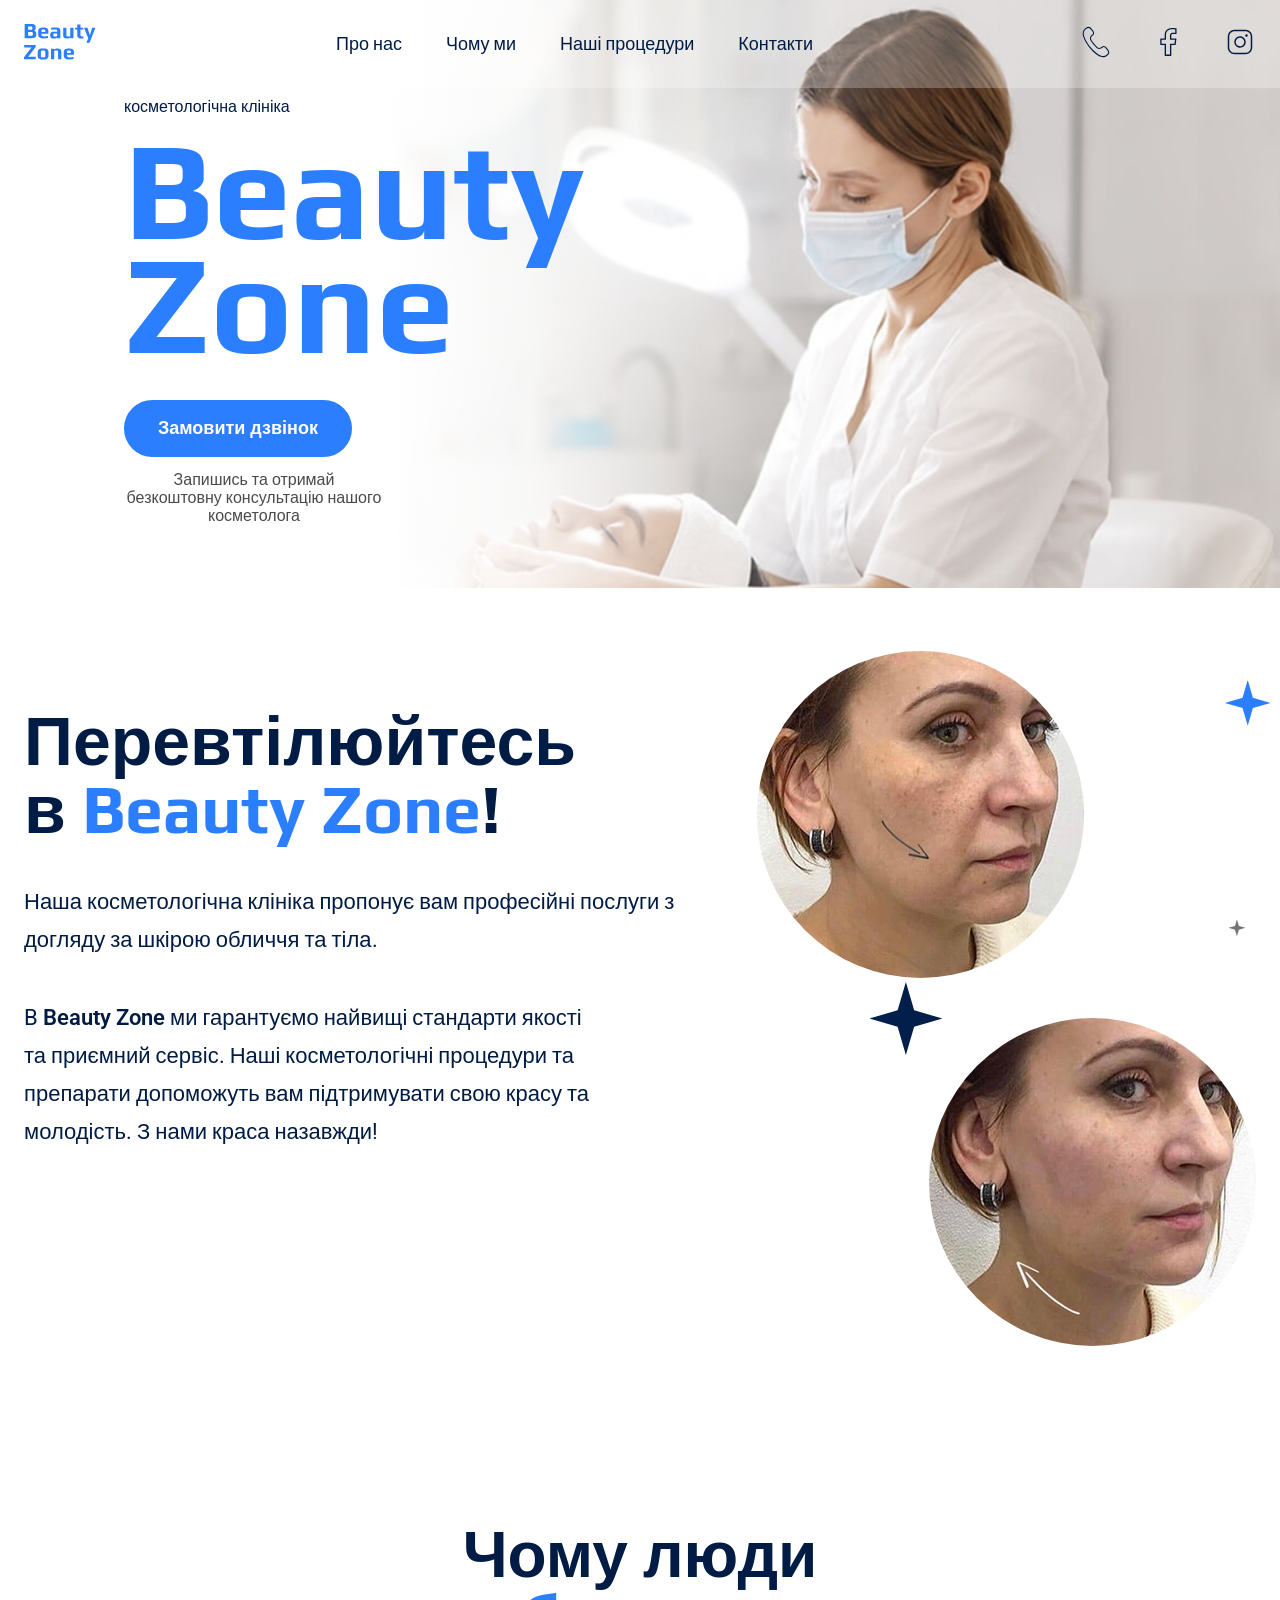
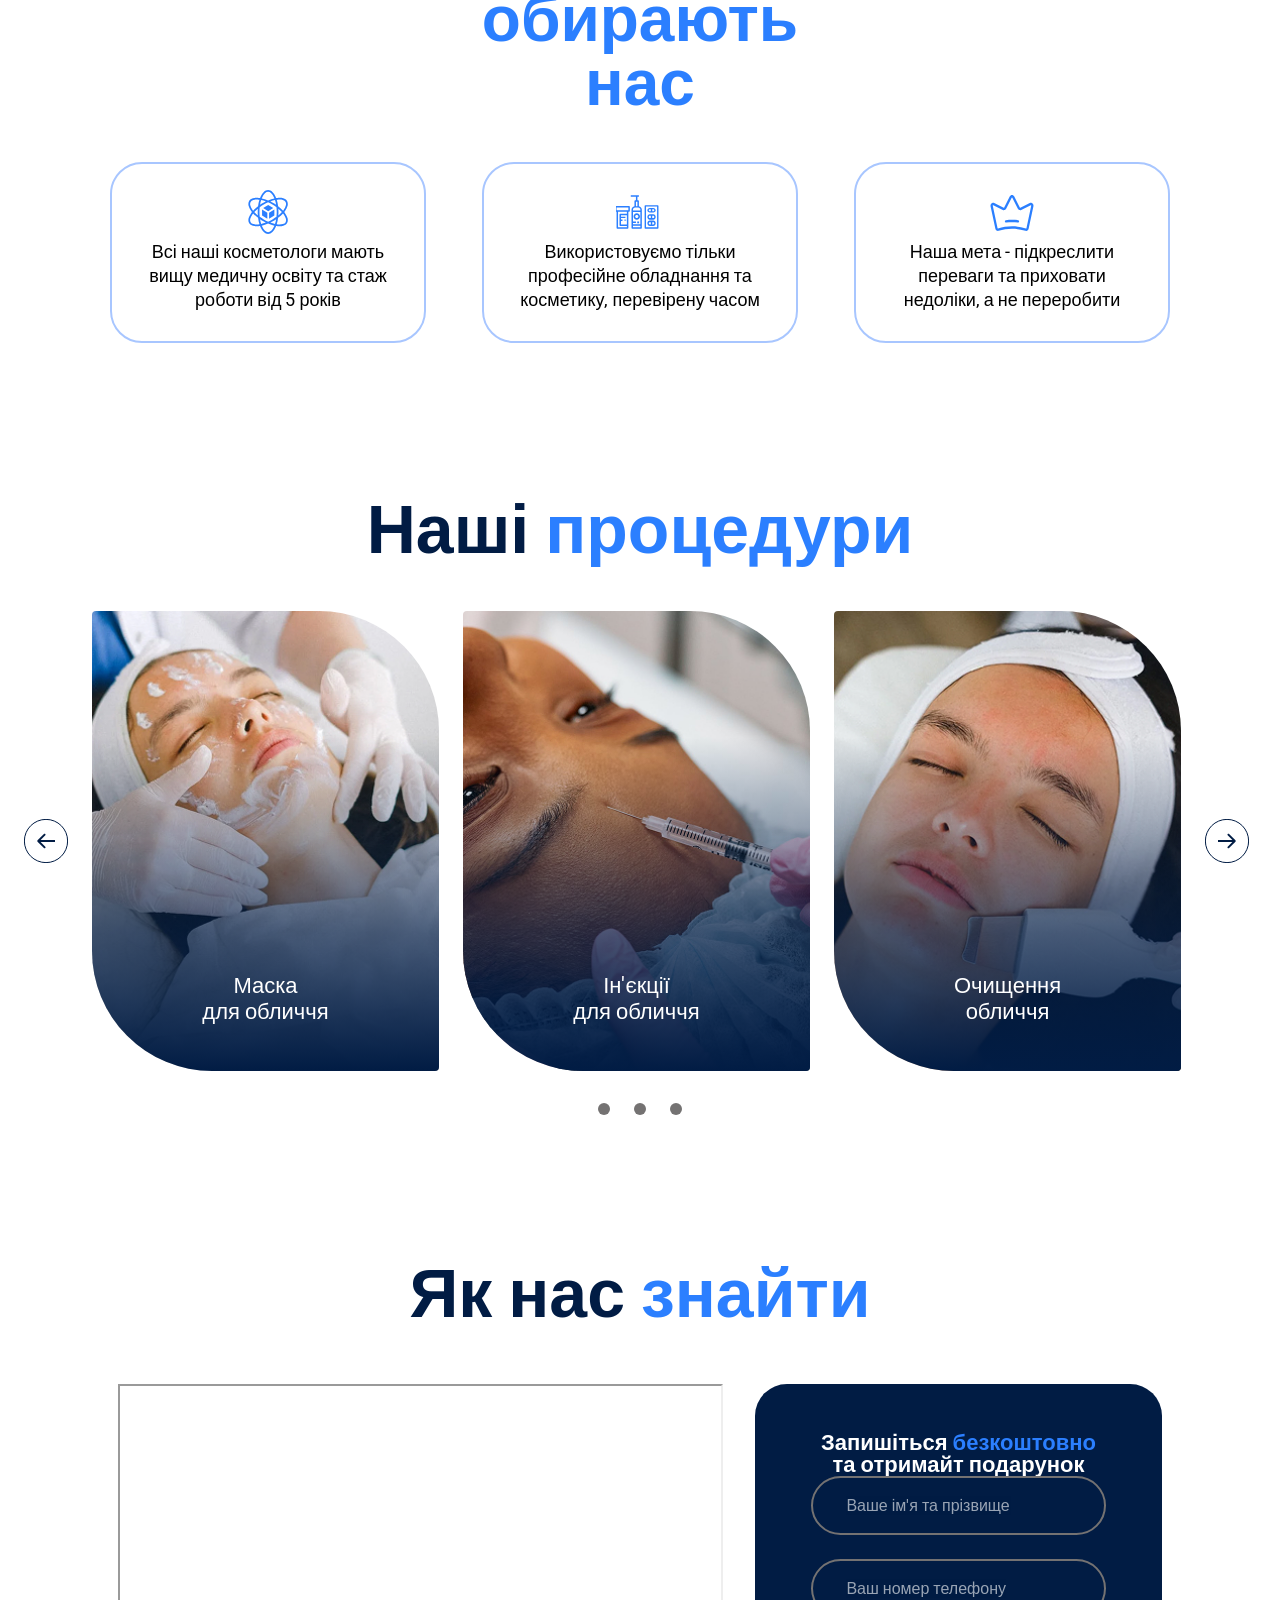
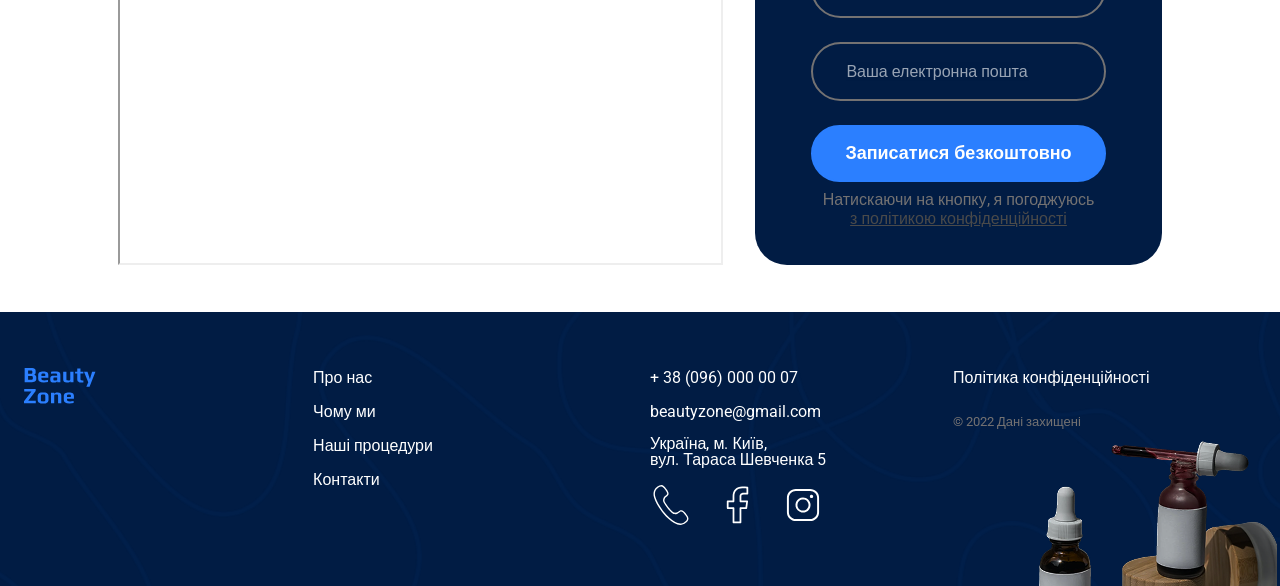
==== commit a8de3aa7: "fix: correct class typos, duplicate ids and decorative star icons - rename conteiner -> container an" ====
--- a/index.html
+++ b/index.html
@@ -8,7 +8,7 @@
   </head>
   <body>
     <header class="header-section">
-      <div class="conteiner">
+      <div class="container">
         <div class="header-container">
           <nav class="header-nav">
             <a href="#">
@@ -51,9 +51,9 @@
     </header>
     <main>
       <section class="hero-section">
-        <div class="conteiner">
-          <div class="hero-conteiner">
-            <div class="hero-text-conteiner">
+        <div class="container">
+          <div class="hero-container">
+            <div class="hero-text-container">
               <p class="hero-description">косметологічна клініка</p>
               <h1 class="hero-title">Beauty<br />Zone</h1>
               <button class="button modal-btn-open" type="button">
@@ -67,9 +67,9 @@
         </div>
       </section>
       <section class="about-section" id="about">
-        <div class="conteiner">
-          <div class="about-conteiner">
-            <div class="about-text-conteiner">
+        <div class="container">
+          <div class="about-container">
+            <div class="about-text-container">
               <h2 class="about-title">
                 Перевтілюйтесь<br />в <span>Beauty Zone</span>!
               </h2>
@@ -85,25 +85,31 @@
               </p>
             </div>
             <div class="fase-card">
-              <img src="./image/Mask-before.jpg" />
-              <img src="./image/Mask-after.jpg" />
-            </div>
-            <div class="star-icon">
-              <svg width="64" height="64">
-                <use class="icon-1" href="./image/symbol-defs.svg#Star-1"></use>
-              </svg>
-              <svg width="40" height="40">
-                <use href="./image/symbol-defs.svg#Star-2"></use>
-              </svg>
-              <svg width="16" height="16">
-                <use href="./image/symbol-defs.svg#Star-3"></use>
-              </svg>
+              <img
+                src="./image/Mask-before.jpg"
+                alt="Стан шкіри до процедури"
+              />
+              <img
+                src="./image/Mask-after.jpg"
+                alt="Стан шкіри після процедури"
+              />
+              <div class="star-icon">
+                <svg width="64" height="64">
+                  <use class="icon-1" href="./image/symbol-defs.svg#Star-1"></use>
+                </svg>
+                <svg width="40" height="40">
+                  <use href="./image/symbol-defs.svg#Star-2"></use>
+                </svg>
+                <svg width="16" height="16">
+                  <use href="./image/symbol-defs.svg#Star-3"></use>
+                </svg>
+              </div>
             </div>
           </div>
         </div>
       </section>
       <section class="why-us-section" id="why-us">
-        <div class="conteiner">
+        <div class="container">
           <h2 class="why-us-title">Чому люди <span>обирають нас</span></h2>
           <div class="why-us-image">
             <article class="why-us-article">
@@ -137,7 +143,7 @@
         </div>
       </section>
       <section class="services-section" id="services">
-        <div class="conteiner">
+        <div class="container">
           <h2 class="services-title">Наші <span>процедури</span></h2>
           <div class="service-slider">
             <button class="carousel-button" type="button">
@@ -145,41 +151,41 @@
                 <use href="./image/icons.svg#Arrow2"></use>
               </svg>
             </button>
-            <ul class="servise-list">
-              <li>
-                <article class="servise-card">
+            <ul class="service-list">
+              <li>
+                <article class="service-card">
                   <img
-                    class="servise-photo"
+                    class="service-photo"
                     src="./image/Facial-Masks.jpg"
                     alt="Маска для обличчя"
                   />
-                  <h3 class="servise-description">
+                  <h3 class="service-description">
                     Маска<br />
                     для обличчя
                   </h3>
                 </article>
               </li>
               <li>
-                <article class="servise-card">
+                <article class="service-card">
                   <img
-                    class="servise-photo"
+                    class="service-photo"
                     src="./image/Facial-Injections.jpg"
                     alt="Ін'єкції для обличчя"
                   />
-                  <h3 class="servise-description">
+                  <h3 class="service-description">
                     Ін'єкції<br />
                     для обличчя
                   </h3>
                 </article>
               </li>
               <li>
-                <article class="servise-card">
+                <article class="service-card">
                   <img
-                    class="servise-photo"
+                    class="service-photo"
                     src="./image/Facial-Cleansing.jpg"
                     alt="Очищення обличчя"
                   />
-                  <h3 class="servise-description">
+                  <h3 class="service-description">
                     Очищення<br />
                     обличчя
                   </h3>
@@ -200,9 +206,9 @@
         </div>
       </section>
       <section class="contact-section" id="contact">
-        <div class="conteiner">
+        <div class="container">
           <h2 class="contact-title">Як нас <span>знайти</span></h2>
-          <div class="contact-conteiner">
+          <div class="contact-container">
             <iframe
               src="https://www.google.com/maps/embed?pb=!1m18!1m12!1m3!1d5081.880125837256!2d30.51555397643694!3d50.442217071590605!2m3!1f0!2f0!3f0!3m2!1i1024!2i768!4f13.1!3m3!1m2!1s0x40d4cef8b5f6338d%3A0x25c7f06ad686451c!2z0LHRg9C7LiDQotCw0YDQsNGB0LAg0KjQtdCy0YfQtdC90LrQviwgNSwg0JrQuNC10LIsINCj0LrRgNCw0LjQvdCwLCAwMjAwMA!5e0!3m2!1sru!2sde!4v1784126427452!5m2!1sru!2sde"
               width="605"
@@ -212,7 +218,7 @@
               referrerpolicy="strict-origin-when-cross-origin"
               title="Карта розташування Beauty Zone"
             ></iframe>
-            <div class="form-conteiner">
+            <div class="form-container">
               <form class="form-section">
                 <p class="form-title">
                   Запишіться <span>безкоштовно</span><br />
@@ -277,8 +283,8 @@
       </section>
     </main>
     <footer class="footer-section">
-      <div class="conteiner">
-        <div class="footer-conteiner">
+      <div class="container">
+        <div class="footer-container">
           <nav class="footer-nav">
             <div class="footer-logo">
               <a href="#">
@@ -355,22 +361,22 @@
           </svg>
         </button>
 
-        <h4 class="modal-title">
+        <h3 class="modal-title">
           Замовити<br />
           дзвінок
-        </h4>
+        </h3>
         <p class="modal-text">
           Запишіться <span>безкоштовно<br /></span> та отримайте подарунок
         </p>
         <form class="modal-form" autocomplete="off">
           <div class="form-field input">
-            <label class="input-label visually-hidden" for="name"
+            <label class="input-label visually-hidden" for="modal-name"
               >Ваше ім'я та прізвище</label
             >
             <input
               class="input-control"
               type="text"
-              id="name"
+              id="modal-name"
               name="name"
               placeholder="Ваше ім'я та прізвище"
               pattern="[А-ЩЬЮЯҐЄІЇа-щьюяґєіїA-Za-z'ʼ\-]+(\s+[А-ЩЬЮЯҐЄІЇа-щьюяґєіїA-Za-z'ʼ\-]+)+"
@@ -379,13 +385,13 @@
             />
           </div>
           <div class="form-field input">
-            <label class="input-label visually-hidden" for="tel"
+            <label class="input-label visually-hidden" for="modal-tel"
               >Ваш номер телефону</label
             >
             <input
               class="input-control"
               type="tel"
-              id="tel"
+              id="modal-tel"
               name="tel"
               placeholder="Ваш номер телефону"
               pattern="^\+380\d{9}$"
@@ -394,13 +400,13 @@
             />
           </div>
           <div class="form-field input">
-            <label class="input-label visually-hidden" for="user-email"
+            <label class="input-label visually-hidden" for="modal-user-email"
               >Ваша електронна пошта</label
             >
             <input
               class="input-control"
               type="email"
-              id="user-email"
+              id="modal-user-email"
               name="email"
               placeholder="Ваша електронна пошта"
               required
--- a/scss/main.css
+++ b/scss/main.css
@@ -170,33 +170,63 @@
      object-fit: cover;
 }
 
-.fase-card img:first-child {
-  position: absolute;
-}
-
-.fase-card img:last-child {
+.fase-card img:first-of-type {
+  position: absolute;
+}
+
+.fase-card img:last-of-type {
   position: absolute;
   bottom: 0;
   right: 0;
 }
 
-.servise-list {
+.star-icon {
+  position: absolute;
+  top: 0;
+  left: 0;
+  width: 100%;
+  height: 100%;
+  pointer-events: none;
+}
+
+.star-icon svg:nth-child(1) {
+  position: absolute;
+  top: 336px;
+  left: 117px;
+  transform: rotate(30deg);
+}
+
+.star-icon svg:nth-child(2) {
+  position: absolute;
+  top: 32px;
+  left: 471px;
+  transform: rotate(-30deg);
+}
+
+.star-icon svg:nth-child(3) {
+  position: absolute;
+  top: 269px;
+  left: 472px;
+  transform: rotate(22.91deg);
+}
+
+.service-list {
   display: flex;
   gap: 24px;
 }
 
-.servise-card {
+.service-card {
   position: relative;
   border-radius: 4px 120px 4px 120px;
   overflow: hidden;
   transition: 0.3s;
 }
 
-.servise-card:hover {
+.service-card:hover {
   transform: scale(1.05);
 }
 
-.servise-photo {
+.service-photo {
   width: 100%;
   height: 460px;
   -o-object-fit: cover;
@@ -204,7 +234,7 @@
   display: block;
 }
 
-.servise-description {
+.service-description {
   position: absolute;
   bottom: 24px;
   left: 0;
@@ -219,7 +249,7 @@
   z-index: 1;
 }
 
-.servise-card::after {
+.service-card::after {
   content: "";
   position: absolute;
   bottom: 0;
@@ -355,11 +385,11 @@
   background-size: cover;
 }
 
-.hero-conteiner {
-  display: flex;
-}
-
-.hero-text-conteiner {
+.hero-container {
+  display: flex;
+}
+
+.hero-text-container {
   margin-left: 100px;
   display: inline-block;
 }
@@ -399,13 +429,13 @@
   padding: 63px 0 88px 0;
 }
 
-.about-conteiner {
+.about-container {
   display: flex;
   justify-content: space-between;
   gap: 40px;
 }
 
-.about-text-conteiner {
+.about-text-container {
   max-width: 709px;
 }
 
@@ -515,13 +545,13 @@
   line-height: 100%;
 }
 
-.contact-conteiner {
+.contact-container {
   display: flex;
   gap: 32px;
   justify-content: center;
 }
 
-.form-conteiner {
+.form-container {
   background-color: var(--color-primary-dark);
   border-radius: 32px;
   padding: 48px 56px;
@@ -571,7 +601,7 @@
   background-size: cover;
 }
 
-.footer-conteiner {
+.footer-container {
   display: flex;
   gap: 20px;
 }
@@ -629,7 +659,7 @@
   content: "";
 }
 
-.conteiner {
+.container {
   width: 100%;
   max-width: 1288px;
   margin: 0 auto;
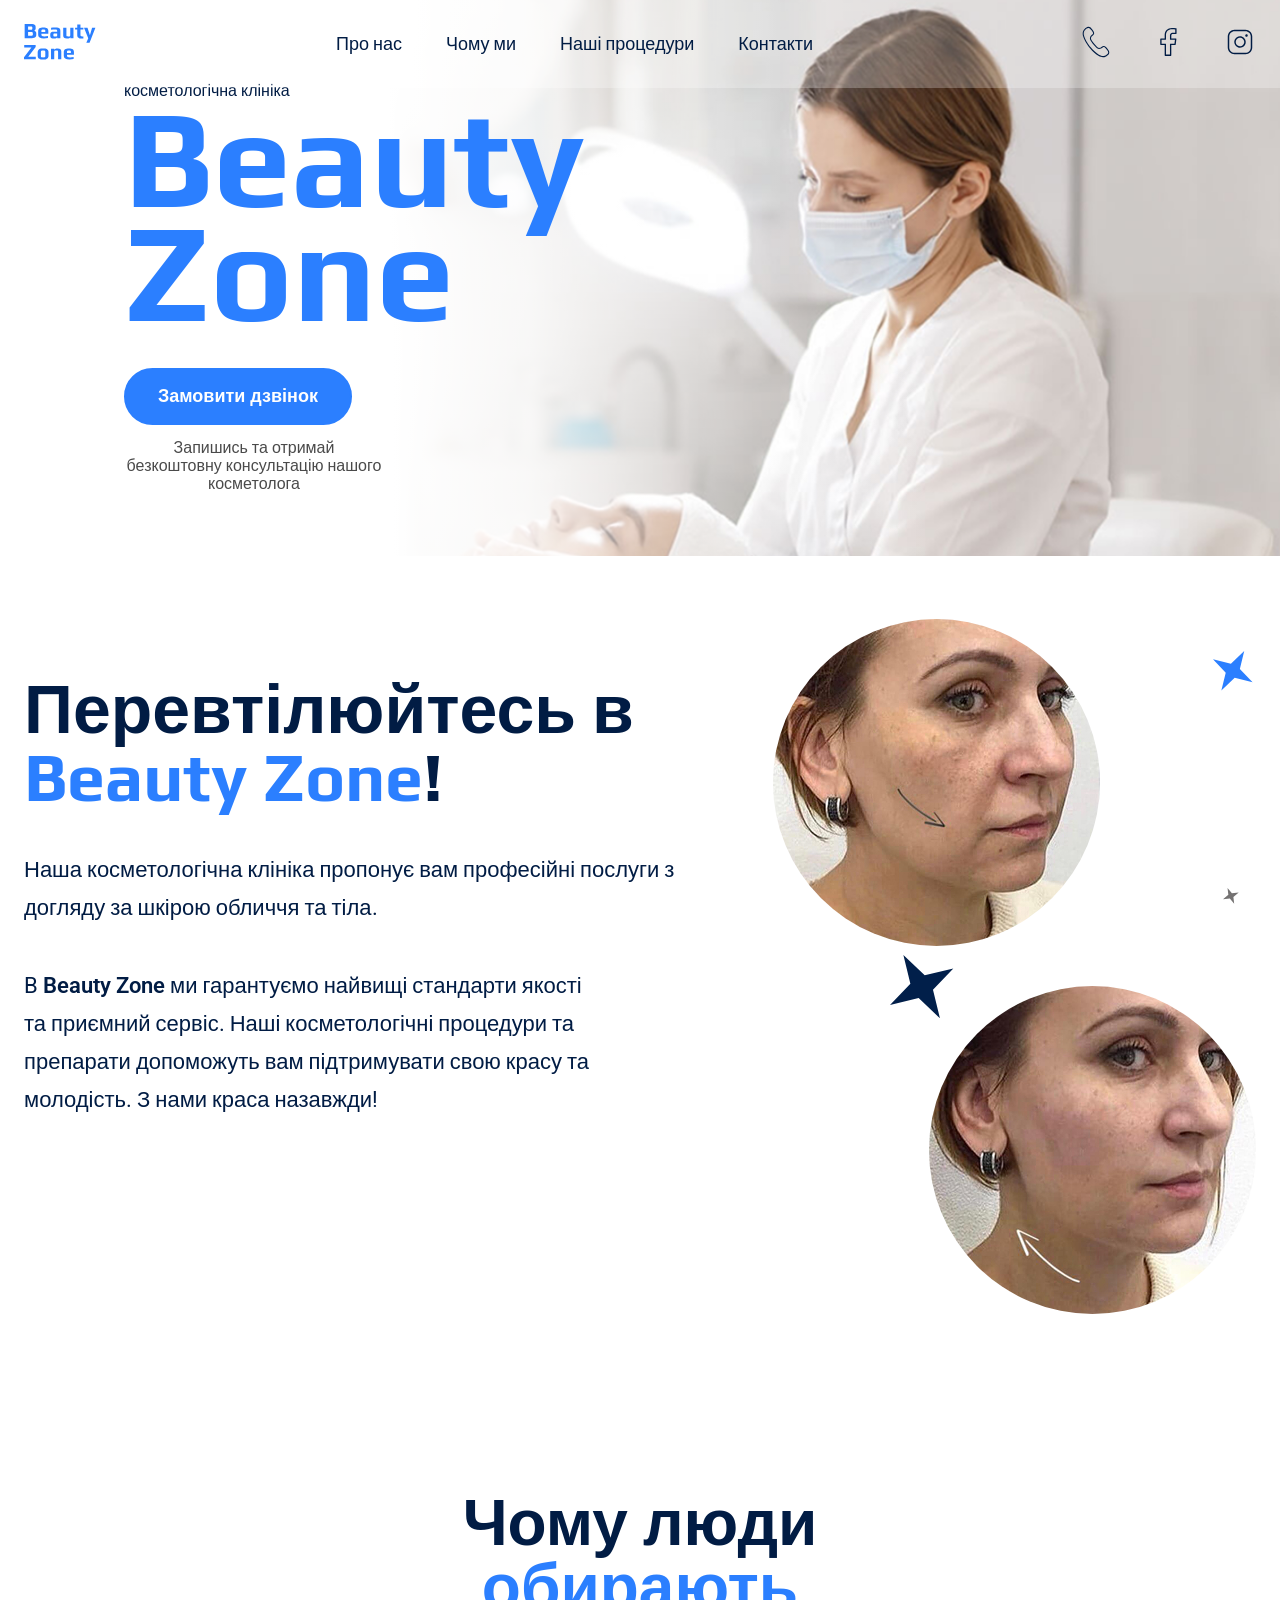
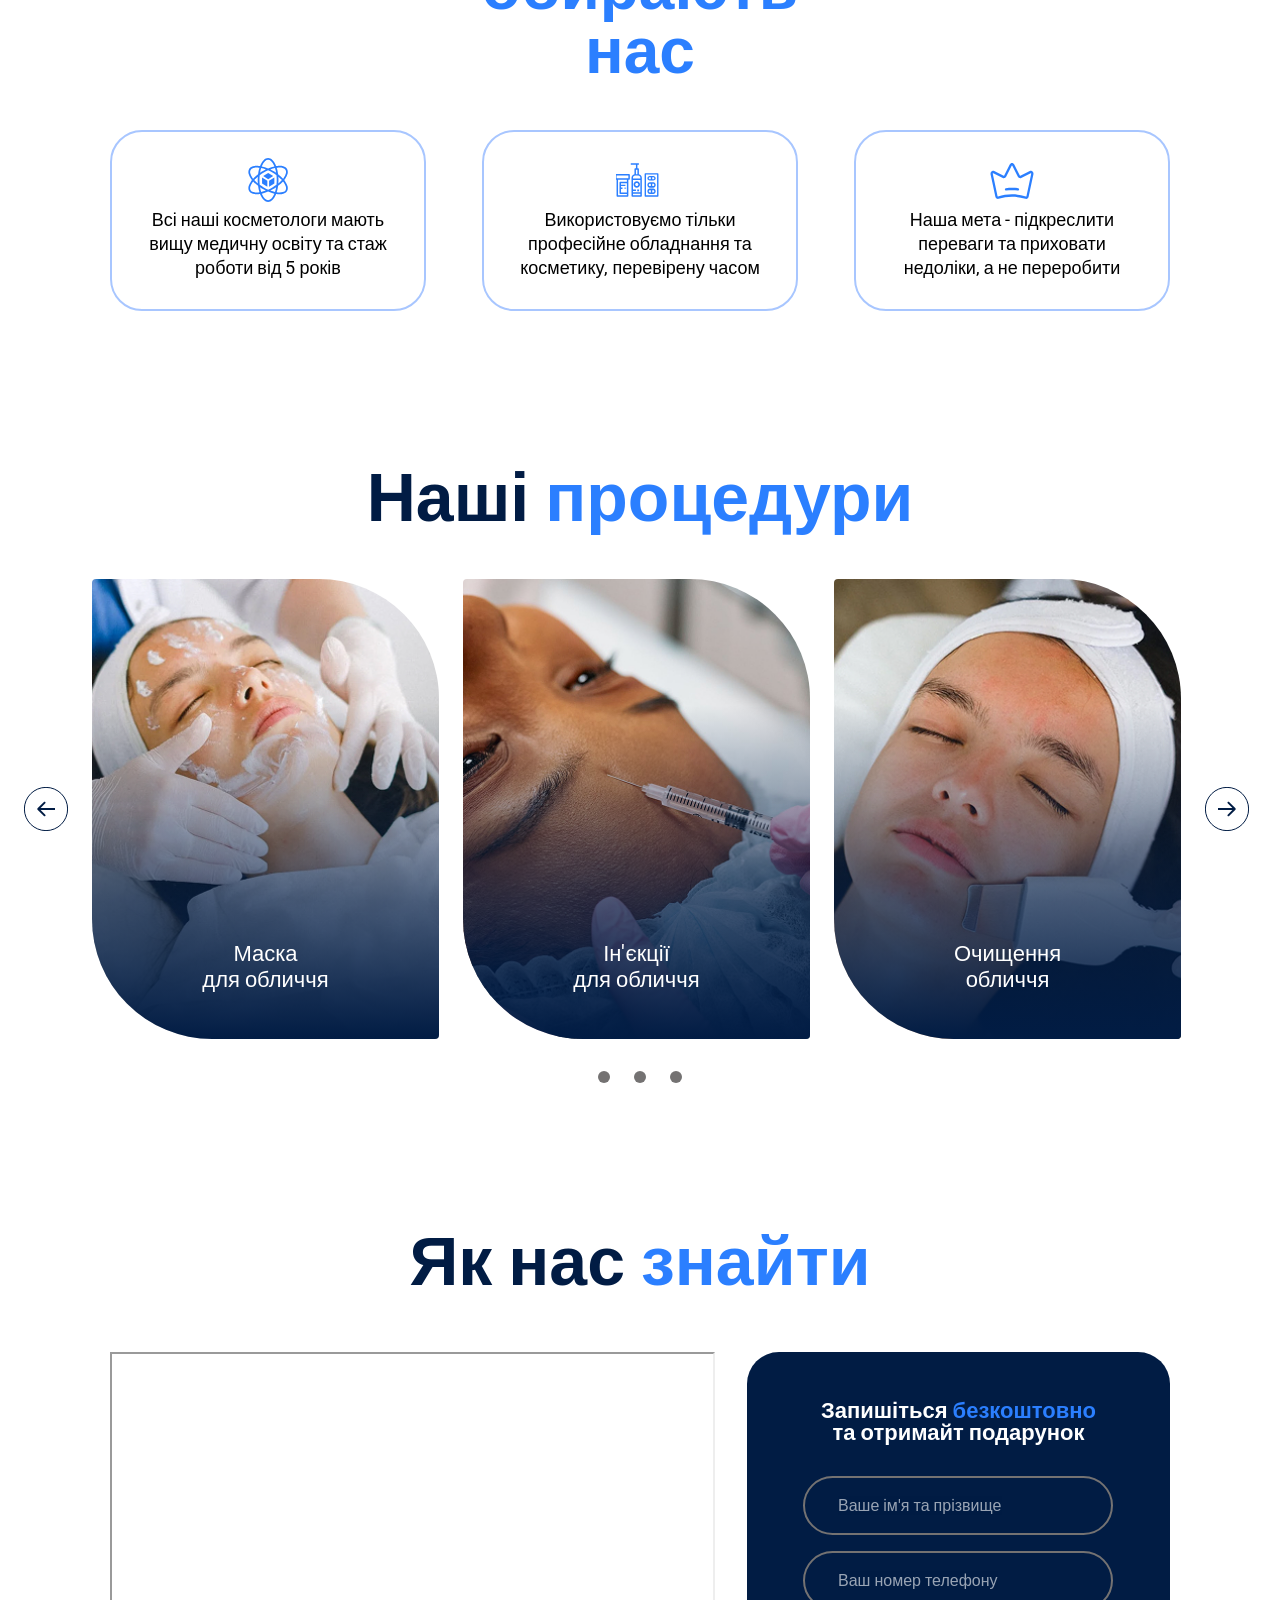
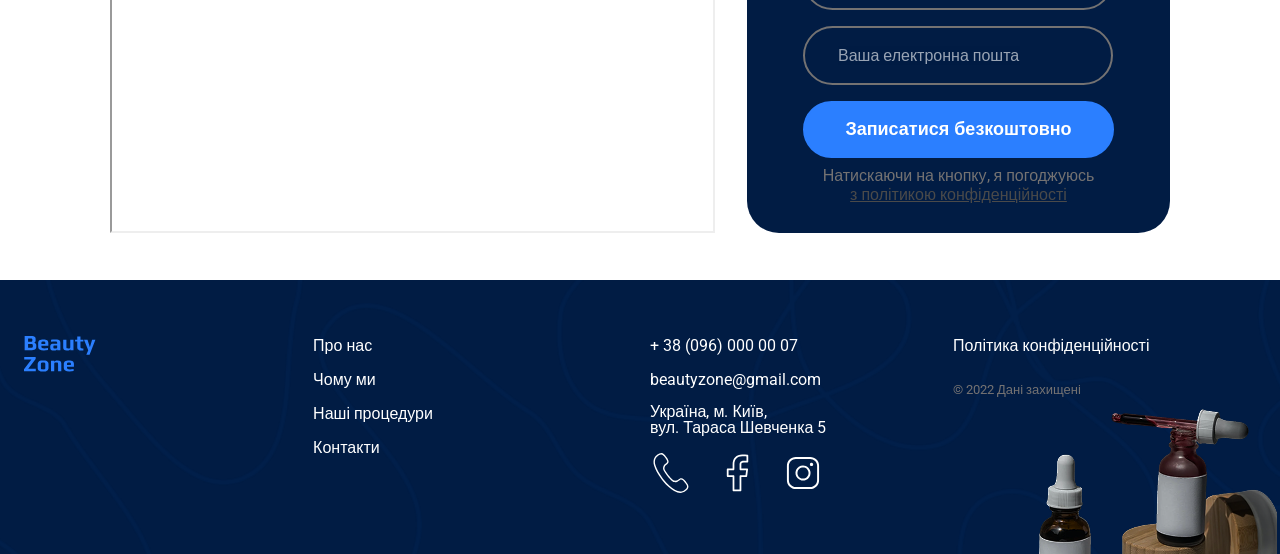
==== commit 071df534: "refactor: convert all class names to BEM methodology Restructure every section into consistent BEM b" ====
--- a/index.html
+++ b/index.html
@@ -7,14 +7,14 @@
     <link rel="stylesheet" href="./scss/main.css" />
   </head>
   <body>
-    <header class="header-section">
+    <header class="header">
       <div class="container">
-        <div class="header-container">
-          <nav class="header-nav">
+        <div class="header__container">
+          <nav class="header__nav">
             <a href="#">
-              <img src="./image/logo.svg" alt="Beauty Zone Logo"
-            /></a>
-            <ul class="header-menu">
+              <img src="./image/logo.svg" alt="Beauty Zone Logo" />
+            </a>
+            <ul class="header__menu">
               <li>
                 <a class="link" href="#about">Про нас</a>
               </li>
@@ -23,24 +23,24 @@
               <li><a class="link" href="#contact">Контакти</a></li>
             </ul>
           </nav>
-          <ul class="header-social">
+          <ul class="header__social">
             <li>
               <a href="tel:+380960000007">
-                <svg class="header-icon" width="32" height="32">
+                <svg class="header__icon" width="32" height="32">
                   <use href="./image/icons.svg#telephone"></use>
                 </svg>
               </a>
             </li>
             <li>
               <a href="#">
-                <svg class="header-icon" width="32" height="32">
+                <svg class="header__icon" width="32" height="32">
                   <use href="./image/icons.svg#facebook"></use>
                 </svg>
               </a>
             </li>
             <li>
               <a href="#">
-                <svg class="header-icon" width="32" height="32">
+                <svg class="header__icon" width="32" height="32">
                   <use href="./image/icons.svg#instagram"></use>
                 </svg>
               </a>
@@ -52,14 +52,14 @@
     <main>
       <section class="hero-section">
         <div class="container">
-          <div class="hero-container">
-            <div class="hero-text-container">
-              <p class="hero-description">косметологічна клініка</p>
-              <h1 class="hero-title">Beauty<br />Zone</h1>
-              <button class="button modal-btn-open" type="button">
+          <div class="hero-section__container">
+            <div class="hero-section__text">
+              <p class="hero-section__description">косметологічна клініка</p>
+              <h1 class="hero-section__title">Beauty<br />Zone</h1>
+              <button class="hero-button modal-btn-open" type="button">
                 Замовити дзвінок
               </button>
-              <p class="hero-terms">
+              <p class="hero-section__terms">
                 Запишись та отримай безкоштовну консультацію нашого косметолога
               </p>
             </div>
@@ -68,39 +68,56 @@
       </section>
       <section class="about-section" id="about">
         <div class="container">
-          <div class="about-container">
-            <div class="about-text-container">
-              <h2 class="about-title">
-                Перевтілюйтесь<br />в <span>Beauty Zone</span>!
+          <div class="about-section__container">
+            <div class="about-section__text">
+              <h2 class="about-section__title">
+                Перевтілюйтесь в
+                <span class="text-brand">Beauty Zone</span>!
               </h2>
-              <p class="about-description">
+              <p class="about-section__description">
                 Наша косметологічна клініка пропонує вам професійні послуги з
                 догляду за шкірою обличчя та тіла.
               </p>
-              <p class="about-text limited">
-                B <strong>Beauty Zone</strong> ми гарантуємо найвищі стандарти
-                якості та приємний сервіс. Наші косметологічні процедури та
-                препарати допоможуть вам підтримувати свою красу та молодість. З
-                нами краса назавжди!
+              <p
+                class="about-section__description about-section__description--limited"
+              >
+                B <span class="text-brand-dark">Beauty Zone</span> ми гарантуємо
+                найвищі стандарти якості та приємний сервіс. Наші косметологічні
+                процедури та препарати допоможуть вам підтримувати свою красу та
+                молодість. З нами краса назавжди!
               </p>
             </div>
             <div class="fase-card">
               <img
+                class="fase-card__photo fase-card__photo--before"
                 src="./image/Mask-before.jpg"
                 alt="Стан шкіри до процедури"
               />
               <img
+                class="fase-card__photo fase-card__photo--after"
                 src="./image/Mask-after.jpg"
                 alt="Стан шкіри після процедури"
               />
-              <div class="star-icon">
-                <svg width="64" height="64">
-                  <use class="icon-1" href="./image/symbol-defs.svg#Star-1"></use>
-                </svg>
-                <svg width="40" height="40">
+              <div class="fase-card__stars">
+                <svg
+                  class="fase-card__star fase-card__star--1"
+                  width="64"
+                  height="64"
+                >
+                  <use href="./image/symbol-defs.svg#Star-1"></use>
+                </svg>
+                <svg
+                  class="fase-card__star fase-card__star--2"
+                  width="40"
+                  height="40"
+                >
                   <use href="./image/symbol-defs.svg#Star-2"></use>
                 </svg>
-                <svg width="16" height="16">
+                <svg
+                  class="fase-card__star fase-card__star--3"
+                  width="16"
+                  height="16"
+                >
                   <use href="./image/symbol-defs.svg#Star-3"></use>
                 </svg>
               </div>
@@ -108,33 +125,35 @@
           </div>
         </div>
       </section>
-      <section class="why-us-section" id="why-us">
+      <section class="whyus-section" id="why-us">
         <div class="container">
-          <h2 class="why-us-title">Чому люди <span>обирають нас</span></h2>
-          <div class="why-us-image">
-            <article class="why-us-article">
+          <h2 class="whyus-section__title">
+            Чому люди <span class="text-brand">обирають нас</span>
+          </h2>
+          <div class="whyus-section__image">
+            <article class="whyus-section__article">
               <svg width="48" height="48">
                 <use href="./image/icons.svg#icon-1"></use>
               </svg>
-              <p class="why-us-text">
+              <p class="whyus-section__text">
                 Всі наші косметологи мають вищу медичну освіту та стаж роботи
                 від 5 років
               </p>
             </article>
-            <article class="why-us-article">
+            <article class="whyus-section__article">
               <svg width="48" height="48">
                 <use href="./image/icons.svg#icon-2"></use>
               </svg>
-              <p class="why-us-text">
+              <p class="whyus-section__text">
                 Використовуємо тільки професійне обладнання та косметику,
                 перевірену часом
               </p>
             </article>
-            <article class="why-us-article">
+            <article class="whyus-section__article">
               <svg width="48" height="48">
                 <use href="./image/icons.svg#icon-3"></use>
               </svg>
-              <p class="why-us-text">
+              <p class="whyus-section__text">
                 Наша мета - підкреслити переваги та приховати недоліки, а не
                 переробити
               </p>
@@ -144,71 +163,78 @@
       </section>
       <section class="services-section" id="services">
         <div class="container">
-          <h2 class="services-title">Наші <span>процедури</span></h2>
-          <div class="service-slider">
-            <button class="carousel-button" type="button">
+          <h2 class="services-section__title">
+            Наші <span class="text-brand text-bold">процедури</span>
+          </h2>
+          <div class="carousel">
+            <button class="carousel__button" type="button">
               <svg width="44" height="44">
                 <use href="./image/icons.svg#Arrow2"></use>
               </svg>
             </button>
-            <ul class="service-list">
-              <li>
-                <article class="service-card">
+            <ul class="carousel__list">
+              <li>
+                <article class="carousel__card">
                   <img
-                    class="service-photo"
+                    class="carousel__photo"
                     src="./image/Facial-Masks.jpg"
                     alt="Маска для обличчя"
                   />
-                  <h3 class="service-description">
+                  <h3 class="carousel__description">
                     Маска<br />
                     для обличчя
                   </h3>
                 </article>
               </li>
               <li>
-                <article class="service-card">
+                <article class="carousel__card">
                   <img
-                    class="service-photo"
+                    class="carousel__photo"
                     src="./image/Facial-Injections.jpg"
                     alt="Ін'єкції для обличчя"
                   />
-                  <h3 class="service-description">
+                  <h3 class="carousel__description">
                     Ін'єкції<br />
                     для обличчя
                   </h3>
                 </article>
               </li>
               <li>
-                <article class="service-card">
+                <article class="carousel__card">
                   <img
-                    class="service-photo"
+                    class="carousel__photo"
                     src="./image/Facial-Cleansing.jpg"
                     alt="Очищення обличчя"
                   />
-                  <h3 class="service-description">
+                  <h3 class="carousel__description">
                     Очищення<br />
                     обличчя
                   </h3>
                 </article>
               </li>
             </ul>
-            <button class="carousel-button next" type="button">
+            <button
+              class="carousel__button carousel__button--next"
+              type="button"
+            >
               <svg width="44" height="44">
                 <use href="./image/icons.svg#Arrow2"></use>
               </svg>
             </button>
           </div>
           <div class="pagination">
-            <span class="pagination-button"></span>
-            <span class="pagination-button"></span>
-            <span class="pagination-button"></span>
+            <span class="pagination__button"></span>
+            <span class="pagination__button"></span>
+            <span class="pagination__button"></span>
           </div>
         </div>
       </section>
       <section class="contact-section" id="contact">
         <div class="container">
-          <h2 class="contact-title">Як нас <span>знайти</span></h2>
-          <div class="contact-container">
+          <h2 class="contact-section__title">
+            Як нас <span class="text-brand">знайти</span>
+          </h2>
+          <div class="contact-section__container">
             <iframe
               src="https://www.google.com/maps/embed?pb=!1m18!1m12!1m3!1d5081.880125837256!2d30.51555397643694!3d50.442217071590605!2m3!1f0!2f0!3f0!3m2!1i1024!2i768!4f13.1!3m3!1m2!1s0x40d4cef8b5f6338d%3A0x25c7f06ad686451c!2z0LHRg9C7LiDQotCw0YDQsNGB0LAg0KjQtdCy0YfQtdC90LrQviwgNSwg0JrQuNC10LIsINCj0LrRgNCw0LjQvdCwLCAwMjAwMA!5e0!3m2!1sru!2sde!4v1784126427452!5m2!1sru!2sde"
               width="605"
@@ -218,14 +244,14 @@
               referrerpolicy="strict-origin-when-cross-origin"
               title="Карта розташування Beauty Zone"
             ></iframe>
-            <div class="form-container">
-              <form class="form-section">
-                <p class="form-title">
-                  Запишіться <span>безкоштовно</span><br />
+            <div class="contact-section__form-container">
+              <form class="contact-section__form">
+                <p class="contact-section__form-title">
+                  Запишіться <span class="text-brand">безкоштовно</span><br />
                   та отримайт подарунок
                 </p>
-                <div class="form-field input">
-                  <label class="visually-hidden" for="name"
+                <div class="contact-section__form-field">
+                  <label class="input-label visually-hidden" for="name"
                     >Ваше ім'я та прізвище</label
                   >
                   <input
@@ -239,7 +265,7 @@
                     title="Введіть ім'я та прізвище через пробіл (два слова)"
                   />
                 </div>
-                <div class="form-field input">
+                <div class="contact-section__form-field">
                   <label class="input-label visually-hidden" for="tel"
                     >Ваш номер телефону</label
                   >
@@ -254,7 +280,7 @@
                     required
                   />
                 </div>
-                <div class="form-field input">
+                <div class="contact-section__form-field">
                   <label class="input-label visually-hidden" for="user-email"
                     >Ваша електронна пошта</label
                   >
@@ -272,8 +298,8 @@
                 </button>
                 <p class="form-terms">
                   Натискаючи на кнопку, я погоджуюсь
-                  <a href="#" class="form-terms-link"
-                    >з політикою конфіденційності</a
+                  <a class="form-terms__link" href="#">
+                    з політикою конфіденційності</a
                   >
                 </p>
               </form>
@@ -284,27 +310,31 @@
     </main>
     <footer class="footer-section">
       <div class="container">
-        <div class="footer-container">
-          <nav class="footer-nav">
-            <div class="footer-logo">
+        <div class="footer-section__container">
+          <nav class="footer-section__nav">
+            <div class="footer-section__logo">
               <a href="#">
                 <img src="./image/logo.svg" alt="Beauty Zone Logo" />
               </a>
             </div>
-            <ul class="footer-menu">
+            <ul class="footer-section__menu">
               <li>
                 <a class="link-footer" href="#about">Про нас</a>
               </li>
-              <li><a class="link-footer" href="#why-us">Чому ми</a></li>
+              <li>
+                <a class="link-footer" href="#why-us">Чому ми</a>
+              </li>
               <li>
                 <a class="link-footer" href="#services">Наші процедури</a>
               </li>
-              <li><a class="link-footer" href="#contact">Контакти</a></li>
+              <li>
+                <a class="link-footer" href="#contact">Контакти</a>
+              </li>
             </ul>
           </nav>
-          <address class="footer-address">
-            <div class="footer-contacts">
-              <ul class="footer-address-list">
+          <address class="footer-section__address">
+            <div class="footer-section__contacts">
+              <ul class="footer-section__address-list">
                 <li>
                   <a class="link-footer" href="tel:+380960000007"
                     >+ 38 (096) 000 00 07</a
@@ -326,27 +356,27 @@
                   >
                 </li>
               </ul>
-              <div class="footer-socials">
+              <div class="footer-section__socials">
                 <a href="tel:+380960000007">
-                  <svg class="footer-icon" width="42" height="42">
+                  <svg width="42" height="42">
                     <use href="./image/icons.svg#telephone"></use>
                   </svg>
                 </a>
                 <a href="#">
-                  <svg class="footer-icon" width="42" height="42">
+                  <svg width="42" height="42">
                     <use href="./image/icons.svg#facebook"></use>
                   </svg>
                 </a>
                 <a href="#">
-                  <svg class="footer-icon" width="42" height="42">
+                  <svg width="42" height="42">
                     <use href="./image/icons.svg#instagram"></use>
                   </svg>
                 </a>
               </div>
             </div>
-            <div class="footer-address-info">
+            <div class="footer-section__address-info">
               <a class="link-footer" href="#">Політика конфіденційності</a>
-              <p class="footer-copyright">&copy; 2022 Дані захищені</p>
+              <p class="footer-section__copyright">&copy; 2022 Дані захищені</p>
             </div>
           </address>
         </div>
@@ -355,21 +385,22 @@
 
     <div class="backdrop is-hidden">
       <div class="modal">
-        <button class="modal-btn-close" type="button">
-          <svg height="32" width="32">
+        <button class="modal__btn-close" type="button">
+          <svg class="modal__btn-close-icon" height="16" width="16">
             <use href="./image/icons.svg#cross"></use>
           </svg>
         </button>
 
-        <h3 class="modal-title">
+        <h1 class="modal__title">
           Замовити<br />
           дзвінок
-        </h3>
-        <p class="modal-text">
-          Запишіться <span>безкоштовно<br /></span> та отримайте подарунок
+        </h1>
+        <p class="modal__text">
+          Запишіться <span class="text-brand">безкоштовно<br /></span> та
+          отримайте подарунок
         </p>
-        <form class="modal-form" autocomplete="off">
-          <div class="form-field input">
+        <form class="modal__form" autocomplete="off">
+          <div class="modal__form-field">
             <label class="input-label visually-hidden" for="modal-name"
               >Ваше ім'я та прізвище</label
             >
@@ -384,7 +415,7 @@
               required
             />
           </div>
-          <div class="form-field input">
+          <div class="modal__form-field">
             <label class="input-label visually-hidden" for="modal-tel"
               >Ваш номер телефону</label
             >
@@ -399,7 +430,7 @@
               required
             />
           </div>
-          <div class="form-field input">
+          <div class="modal__form-field">
             <label class="input-label visually-hidden" for="modal-user-email"
               >Ваша електронна пошта</label
             >
@@ -417,7 +448,9 @@
           </button>
           <p class="form-terms">
             Натискаючи на кнопку, я погоджуюсь
-            <a class="form-terms-link" href="#">з політикою конфіденційності</a>
+            <a class="form-terms__link" href="#"
+              >з політикою конфіденційності</a
+            >
           </p>
         </form>
       </div>
--- a/scss/main.css
+++ b/scss/main.css
@@ -79,33 +79,21 @@
   overflow: hidden;
 }
 
-.about-title span {
+.text-brand {
   color: var(--color-brand);
 }
 
-.why-us-title span {
-  color: var(--color-brand);
-}
-
-.services-title span {
-  color: var(--color-brand);
+.text-bold {
   font-size: 68px;
   line-height: 100%;
 }
 
-.contact-title span {
-  color: var(--color-brand);
-}
-
-.form-section p span {
-  color: var(--color-brand);
-}
-
-.modal-title span {
-  color: var(--color-brand);
-}
-
-.button {
+.text-brand-dark {
+  color: var(--color-primary-dark);
+  font-weight: 600;
+}
+
+.hero-button {
   color: var(--color-primary-light);
   margin-bottom: 14px;
   padding: 16px 32px;
@@ -116,8 +104,7 @@
   cursor: pointer;
   border-radius: 32px;
 }
-
-.button:hover {
+.hero-button:hover {
   color: var(--color-secondary-dark);
   background-color: transparent;
   border: 2px solid var(--color-brand);
@@ -135,7 +122,13 @@
   border-radius: 32px;
 }
 
-.carousel-button {
+.carousel {
+  display: flex;
+  align-items: center;
+  padding-bottom: 32px;
+  gap: 24px;
+}
+.carousel__button {
   display: flex;
   align-items: center;
   justify-content: center;
@@ -148,93 +141,34 @@
   padding: 0;
   cursor: pointer;
 }
-
-.carousel-button:hover {
+.carousel__button:hover {
   --color0: var(--color-brand);
   --color1: var(--color-primary-light);
 }
-
-.carousel-button.next {
+.carousel__button--next {
   transform: rotate(180deg);
 }
-
-.fase-card {
-  position: relative;
-  width: 499px;
-  height: 695px;
-}
-
-.fase-card img {
-  border-radius: 50%;
-  -o-object-fit: cover;
-     object-fit: cover;
-}
-
-.fase-card img:first-of-type {
-  position: absolute;
-}
-
-.fase-card img:last-of-type {
-  position: absolute;
-  bottom: 0;
-  right: 0;
-}
-
-.star-icon {
-  position: absolute;
-  top: 0;
-  left: 0;
-  width: 100%;
-  height: 100%;
-  pointer-events: none;
-}
-
-.star-icon svg:nth-child(1) {
-  position: absolute;
-  top: 336px;
-  left: 117px;
-  transform: rotate(30deg);
-}
-
-.star-icon svg:nth-child(2) {
-  position: absolute;
-  top: 32px;
-  left: 471px;
-  transform: rotate(-30deg);
-}
-
-.star-icon svg:nth-child(3) {
-  position: absolute;
-  top: 269px;
-  left: 472px;
-  transform: rotate(22.91deg);
-}
-
-.service-list {
+.carousel__list {
   display: flex;
   gap: 24px;
 }
-
-.service-card {
+.carousel__card {
   position: relative;
   border-radius: 4px 120px 4px 120px;
   overflow: hidden;
   transition: 0.3s;
 }
-
-.service-card:hover {
+.carousel__card:hover {
   transform: scale(1.05);
 }
-
-.service-photo {
+.carousel__photo {
   width: 100%;
   height: 460px;
   -o-object-fit: cover;
      object-fit: cover;
   display: block;
 }
-
-.service-description {
+.carousel__description {
   position: absolute;
   bottom: 24px;
   left: 0;
@@ -248,8 +182,7 @@
   letter-spacing: 0;
   z-index: 1;
 }
-
-.service-card::after {
+.carousel__card::after {
   content: "";
   position: absolute;
   bottom: 0;
@@ -259,12 +192,46 @@
   background: linear-gradient(to top, rgb(1, 28, 68) 0%, rgba(1, 28, 68, 0.7) 30%, rgba(1, 28, 68, 0) 72.58%);
 }
 
-.input {
+.fase-card {
   position: relative;
-}
-
-.input-label {
-  display: flex;
+  width: 499px;
+  height: 695px;
+}
+.fase-card__photo {
+  border-radius: 50%;
+  -o-object-fit: cover;
+     object-fit: cover;
+}
+.fase-card__photo--before {
+  position: absolute;
+}
+.fase-card__photo--after {
+  position: absolute;
+  bottom: 0;
+  right: 0;
+}
+.fase-card__stars {
+  position: absolute;
+  top: 0;
+  left: 0;
+  width: 100%;
+  height: 100%;
+  pointer-events: none;
+}
+.fase-card__star {
+  position: absolute;
+}
+.fase-card__star--1 {
+  top: 336px;
+  left: 117px;
+}
+.fase-card__star--2 {
+  top: 32px;
+  left: 440px;
+}
+.fase-card__star--3 {
+  top: 269px;
+  left: 450px;
 }
 
 .input-control {
@@ -278,26 +245,16 @@
   font: inherit;
   outline: none;
 }
-
 .input-control:focus {
   background-color: var(--color-secondary-neutral);
-  outline: none;
-}
-
+}
 .input-control::-moz-placeholder {
   color: var(--color-primary-light);
   opacity: 0.6;
 }
-
 .input-control::placeholder {
   color: var(--color-primary-light);
   opacity: 0.6;
-}
-.input-control::-moz-placeholder::placeholder {
-  color: var(--color-primary-light);
-}
-.input-control::placeholder::placeholder {
-  color: var(--color-primary-light);
 }
 
 .link {
@@ -307,7 +264,6 @@
   line-height: 100%;
   transition: color 0.3s;
 }
-
 .link:hover {
   color: var(--color-brand);
 }
@@ -318,6 +274,7 @@
   font-size: 16px;
   line-height: 100%;
   margin-bottom: 16px;
+  transition: color 0.3s;
 }
 
 .pagination {
@@ -326,8 +283,7 @@
   justify-content: center;
   gap: 24px;
 }
-
-.pagination-button {
+.pagination__button {
   width: 12px;
   height: 12px;
   padding: 0;
@@ -335,45 +291,39 @@
   border-radius: 50%;
   cursor: pointer;
 }
-
-.pagination:active {
+.pagination__button--active {
   background-color: var(--color-brand);
 }
 
-.header-section {
+.header {
   top: 0;
   left: 0;
   width: 100%;
   position: absolute;
   background: rgba(255, 255, 255, 0.25);
 }
-
-.header-container {
+.header__container {
   display: flex;
   align-items: center;
   justify-content: space-between;
   padding: 24px 0;
 }
-
-.header-nav {
+.header__nav {
   color: var(--color-primary-dark);
   display: flex;
   align-items: center;
   gap: 240px;
 }
-
-.header-menu {
+.header__menu {
   display: flex;
   gap: 44px;
 }
-
-.header-social {
+.header__social {
   display: flex;
   align-items: center;
   gap: 40px;
 }
-
-.header-icon {
+.header__icon {
   --color0: var(--color-primary-dark);
 }
 
@@ -384,22 +334,19 @@
   background-position: center top;
   background-size: cover;
 }
-
-.hero-container {
-  display: flex;
-}
-
-.hero-text-container {
+.hero-section__container {
+  display: flex;
+}
+.hero-section__text {
   margin-left: 100px;
   display: inline-block;
 }
-
-.hero-description {
+.hero-section__description {
+  color: var(--color-primary-dark);
+  margin: 0;
   padding-top: 16px;
-  color: var(--color-primary-dark);
-}
-
-.hero-title {
+}
+.hero-section__title {
   color: var(--color-brand);
   margin-top: 0;
   margin-bottom: 40px;
@@ -408,8 +355,7 @@
   font-size: 140px;
   line-height: 114px;
 }
-
-.hero-terms {
+.hero-section__terms {
   margin: 0px;
   max-width: 260px;
   text-align: center;
@@ -417,10 +363,12 @@
   line-height: 18px;
 }
 
-.form-terms-link {
-  margin: 0px;
-  max-width: 260px;
-  text-align: center;
+.form-terms {
+  color: var(--color-secondary-neutral);
+  margin: 0 auto;
+  text-align: center;
+}
+.form-terms__link {
   color: var(--color-secondary-light);
   line-height: 18px;
 }
@@ -428,18 +376,15 @@
 .about-section {
   padding: 63px 0 88px 0;
 }
-
-.about-container {
+.about-section__container {
   display: flex;
   justify-content: space-between;
   gap: 40px;
 }
-
-.about-text-container {
+.about-section__text {
   max-width: 709px;
 }
-
-.about-title {
+.about-section__title {
   margin-bottom: 40px;
   color: var(--color-primary-dark);
   font-family: "Play", sans-serif;
@@ -447,36 +392,21 @@
   font-size: 68px;
   line-height: 100%;
 }
-
-.about-description {
+.about-section__description {
   max-width: 653px;
   margin-bottom: 40px;
   color: var(--color-primary-dark);
   font-size: 22px;
   line-height: 38px;
 }
-
-.about-text {
-  color: var(--color-primary-dark);
-  font-size: 22px;
-  line-height: 38px;
-}
-
-.about-text.limited {
+.about-section__description--limited {
   max-width: 567px;
 }
 
-.about-text strong {
-  font-weight: 600;
-  font-size: 22px;
-  line-height: 38px;
-}
-
-.why-us-section {
+.whyus-section {
   padding: 88px 0 48px 0;
 }
-
-.why-us-title {
+.whyus-section__title {
   max-width: 441px;
   margin: 0 auto;
   color: var(--color-primary-dark);
@@ -487,14 +417,12 @@
   font-size: 64px;
   line-height: 100%;
 }
-
-.why-us-image {
+.whyus-section__image {
   display: flex;
   justify-content: center;
   gap: 56px;
 }
-
-.why-us-article {
+.whyus-section__article {
   width: 316px;
   height: 181px;
   padding: 24px 32px;
@@ -502,8 +430,7 @@
   border-radius: 32px;
   text-align: center;
 }
-
-.why-us-text {
+.whyus-section__text {
   color: var(--color-secondary-dark);
   font-size: 18px;
   line-height: 24px;
@@ -513,8 +440,7 @@
 .services-section {
   padding: 48px 0 48px 0;
 }
-
-.services-title {
+.services-section__title {
   color: var(--color-primary-dark);
   margin-bottom: 48px;
   font-family: "Play", sans-serif;
@@ -524,18 +450,10 @@
   line-height: 100%;
 }
 
-.service-slider {
-  display: flex;
-  align-items: center;
-  padding-bottom: 32px;
-  gap: 24px;
-}
-
 .contact-section {
   padding: 48px 0 47.5px 0;
 }
-
-.contact-title {
+.contact-section__title {
   color: var(--color-primary-dark);
   margin-top: 48px;
   font-family: "Play", sans-serif;
@@ -544,51 +462,35 @@
   font-size: 68px;
   line-height: 100%;
 }
-
-.contact-container {
+.contact-section__container {
   display: flex;
   gap: 32px;
   justify-content: center;
 }
-
-.form-container {
+.contact-section__form-container {
   background-color: var(--color-primary-dark);
   border-radius: 32px;
   padding: 48px 56px;
   max-width: 423px;
   max-height: 481px;
 }
-
-.form-section {
+.contact-section__form {
   display: flex;
   flex-direction: column;
 }
-
-.form-title {
+.contact-section__form-title {
   color: var(--color-primary-light);
   font-family: "Roboto", sans-serif;
   text-align: center;
-  margin: 0px;
+  margin: 0 0 32px;
   font-weight: 600;
   font-size: 22px;
   line-height: 100%;
 }
-
-.form-title span {
-  color: var(--color-brand);
-}
-
-.form-section label {
-  color: var(--color-primary-light);
-  font-size: 13px;
-  line-height: 100%;
-}
-
-.form-terms {
-  width: 272px;
-  color: var(--color-secondary-neutral);
-  text-align: center;
-  margin: 0 auto;
+.contact-section__form-field {
+  color: var(--color-primary-light);
+  margin-bottom: 16px;
+  width: 100%;
 }
 
 .footer-section {
@@ -600,54 +502,35 @@
   background-position: center;
   background-size: cover;
 }
-
-.footer-container {
+.footer-section__container {
   display: flex;
   gap: 20px;
 }
-
-.footer-nav,
-.footer-address {
+.footer-section__nav, .footer-section__address {
   display: flex;
   flex-basis: 50%;
   font-style: normal;
   gap: 20px;
 }
-
-.footer-logo,
-.footer-menu {
+.footer-section__logo, .footer-section__menu {
   flex-grow: 1;
 }
-
-.footer-address-info,
-.footer-contacts {
+.footer-section__address-info, .footer-section__contacts {
   flex-grow: 1;
 }
-
-.link-footer {
-  color: var(--color-primary-light);
-  text-decoration: none;
-  font-size: 16px;
-  line-height: 100%;
-  margin-bottom: 16px;
-}
-
-.footer-address-list {
+.footer-section__address-list {
   display: flex;
   flex-direction: column;
 }
-
-.footer-socials {
+.footer-section__socials {
   display: flex;
   gap: 24px;
 }
-
-.footer-copyright {
+.footer-section__copyright {
   color: var(--color-secondary-neutral);
   font-size: 13px;
   line-height: 100%;
 }
-
 .footer-section::after {
   position: absolute;
   width: 250px;
@@ -679,7 +562,6 @@
   padding: 10px 0;
   transition: opacity 0.3s, visibility 0.3s;
 }
-
 .backdrop.is-hidden {
   opacity: 0;
   visibility: hidden;
@@ -698,11 +580,10 @@
   background-size: cover;
   background-color: var(--color-primary-dark);
   border-radius: 48px;
-  padding: 42px;
+  padding: 42px 144px;
   overflow-y: auto;
 }
-
-.modal-btn-close {
+.modal__btn-close {
   position: absolute;
   top: 42px;
   right: 42px;
@@ -711,25 +592,13 @@
   border: none;
   cursor: pointer;
 }
-
-.modal-btn-close svg {
-  color: var(--color-primary-light);
-}
-
-.modal-btn-close:hover svg {
+.modal__btn-close-icon {
+  color: var(--color-primary-light);
+}
+.modal__btn-close-icon:hover {
   color: var(--color-brand);
 }
-
-.modal-form {
-  display: flex;
-  flex-direction: column;
-  align-items: center;
-  text-align: center;
-  width: 435px;
-  margin: 0px auto;
-}
-
-.modal-title {
+.modal__title {
   color: var(--color-primary-light);
   font-family: "Play", sans-serif;
   text-align: center;
@@ -739,8 +608,7 @@
   margin: 0px;
   margin-bottom: 40px;
 }
-
-.modal-text {
+.modal__text {
   color: var(--color-primary-light);
   font-family: "Roboto", sans-serif;
   text-align: center;
@@ -750,12 +618,13 @@
   margin-bottom: 32px;
   margin-top: 0;
 }
-
-.modal-text span {
-  color: var(--color-brand);
-}
-
-.form-field {
+.modal__form {
+  display: flex;
+  flex-direction: column;
+  align-items: center;
+  text-align: center;
+}
+.modal__form-field {
   color: var(--color-primary-light);
   margin-bottom: 24px;
   width: 100%;
